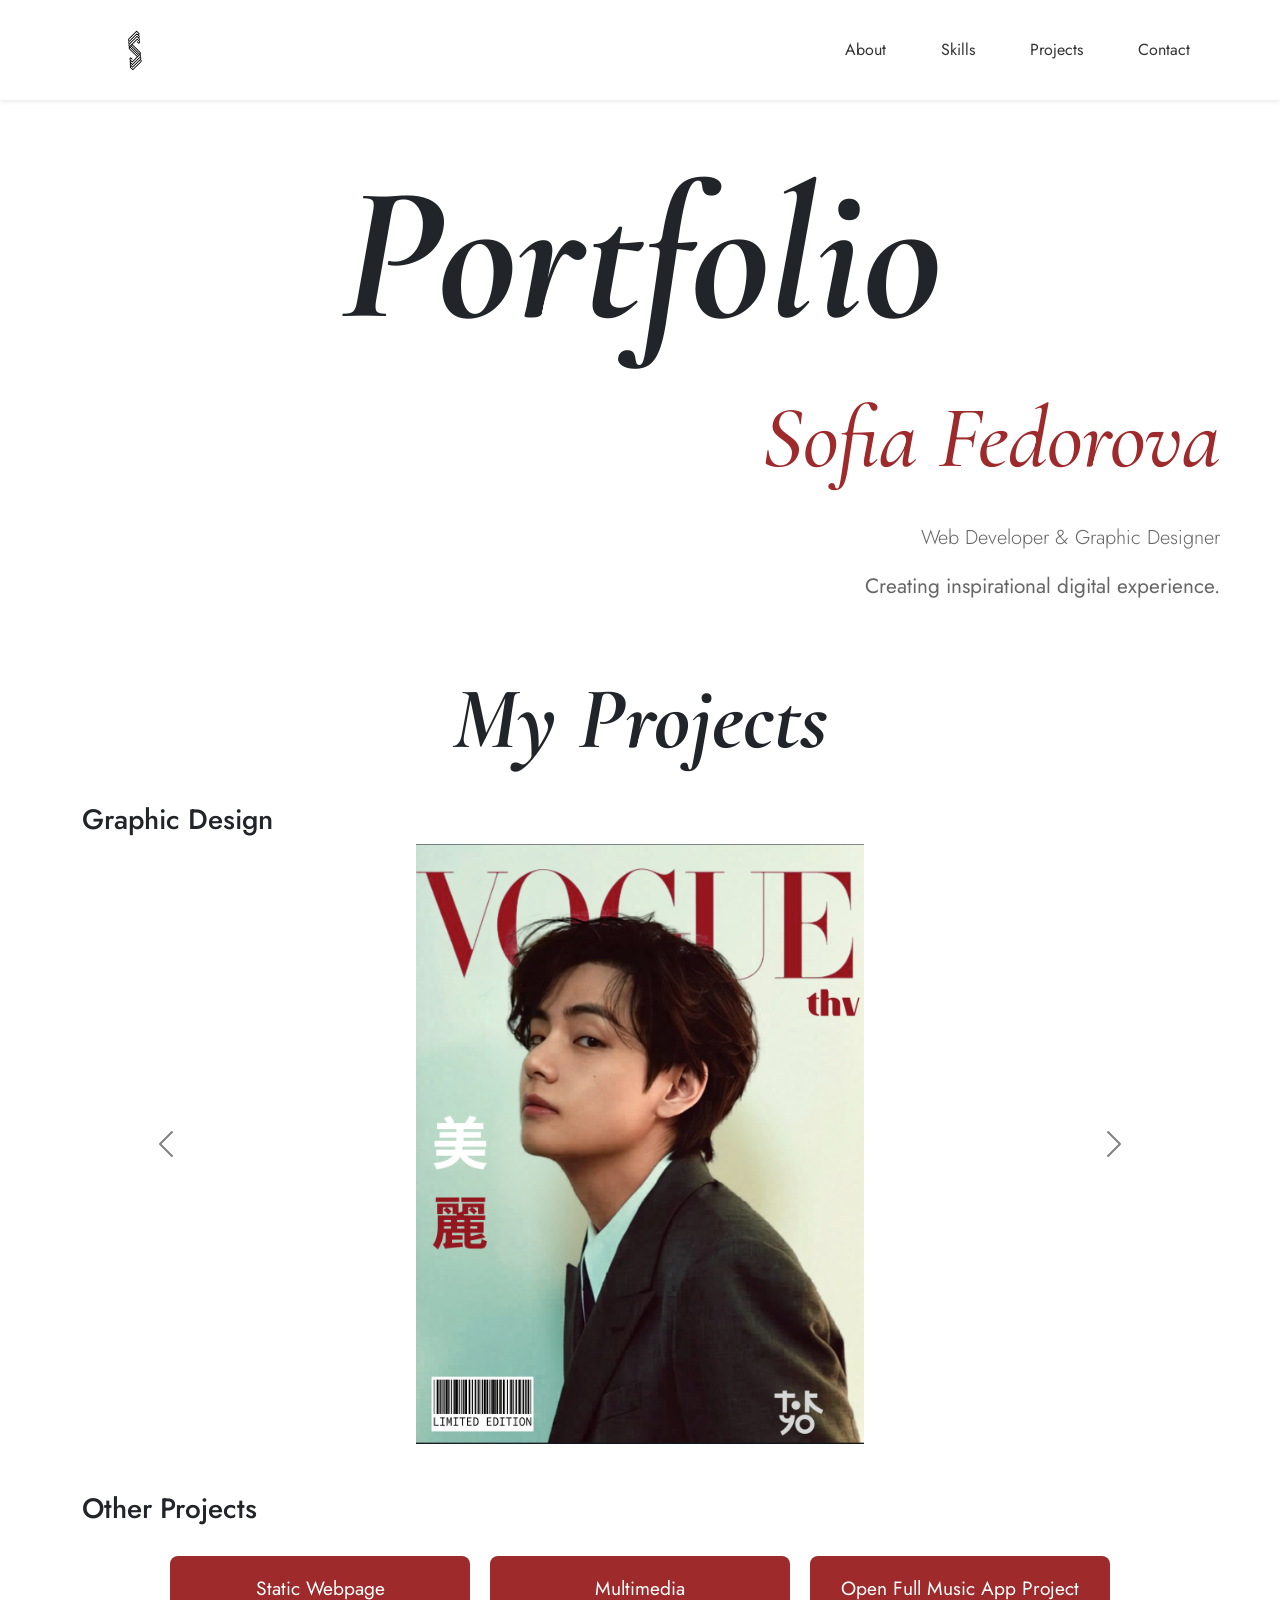
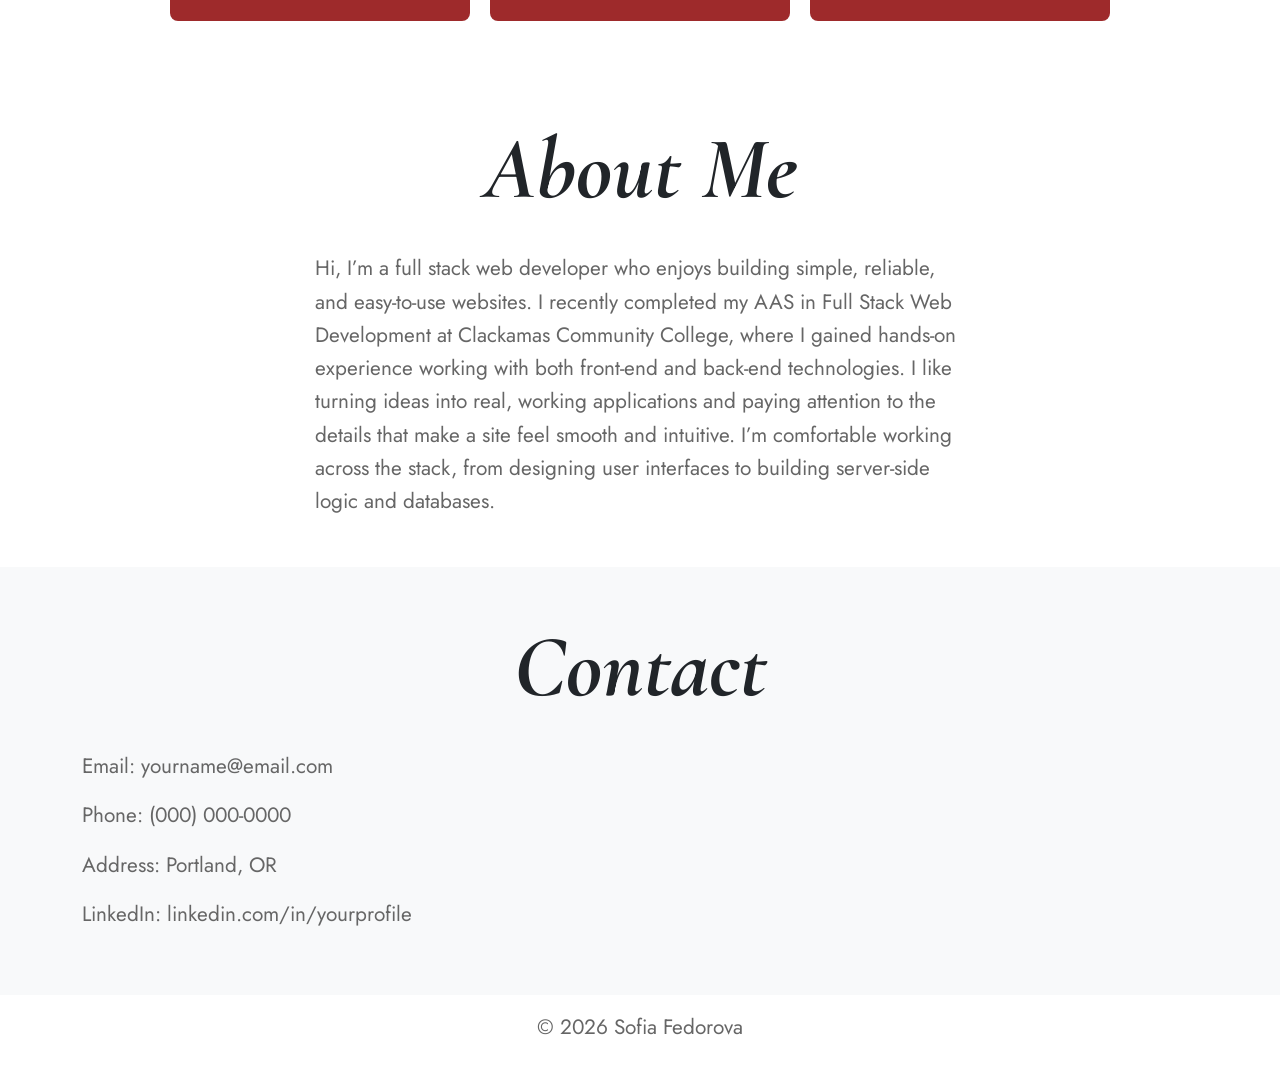
==== index.html @ fae2b92e "commit update" ====
<!DOCTYPE html>
<html lang="en">
<head>
  <meta charset="utf-8">
  <meta name="viewport" content="width=device-width, initial-scale=1">

  <link rel="preconnect" href="https://fonts.googleapis.com">
  <link rel="preconnect" href="https://fonts.gstatic.com" crossorigin>
  <link href="https://fonts.googleapis.com/css2?family=Cormorant+Garamond:wght@300;400;500;600;700&family=Jost:wght@100;200;300;400;500;600;700;800;900&display=swap" rel="stylesheet">

  <title>Sofia Portfolio</title>

  <link href="https://cdn.jsdelivr.net/npm/bootstrap@5.3.2/dist/css/bootstrap.min.css" rel="stylesheet">
  <link rel="stylesheet" href="styles.css">
</head>

<body>

  <!-- NAV -->
  <nav class="navbar navbar-expand-lg bg-white fixed-top shadow-sm">
    <div class="container">
      <a class="navbar-brand" href="#intro">
        <img src="img/logo.png" alt="Logo" class="logo">
      </a>

      <ul class="navbar-nav ms-auto d-flex flex-row gap-4">
        <li class="nav-item"><a class="nav-link" href="#about">About</a></li>
        <li class="nav-item"><a class="nav-link" href="#skills">Skills</a></li>
        <li class="nav-item"><a class="nav-link" href="#projects">Projects</a></li>
        <li class="nav-item"><a class="nav-link" href="#contact">Contact</a></li>
      </ul>
    </div>
  </nav>

  <!-- INTRO -->
  <section id="intro" class="text-center intro-section">
    <h1 class="fw-bold">Portfolio</h1>
    <h2 class="mt-3">Sofia Fedorova</h2>
    <p class="lead">Web Developer & Graphic Designer</p>
    <p>Creating inspirational digital experience.</p>
  </section>

  <!-- PROJECTS -->
  <section id="projects" class="container py-5">
    <h2 class="fw-bold">My Projects</h2>
    <h3>Graphic Design</h3>

    <!-- CAROUSEL -->
    <div id="designCarousel" class="carousel slide mb-5" data-bs-ride="carousel">
      <div class="carousel-inner">

        <!-- SLIDE 1 -->
        <div class="carousel-item active">
          <div class="carousel-lightbox-trigger"
               data-img="img/graphic1.png"
               data-title="Magazine Cover Design"
               data-desc="A modern magazine cover concept. Designed in Canva.">
            <img src="img/graphic1.png" class="d-block w-100" alt="Magazine Cover">
          </div>
        </div>

        <!-- SLIDE 2 -->
        <div class="carousel-item">
          <div class="carousel-lightbox-trigger"
               data-img="img/dutch.png"
               data-title="Poster Illustration"
               data-desc="A stylized poster for DutchBros created in Photoshop.">
            <img src="img/dutch.png" class="d-block w-100" alt="Poster Illustration">
          </div>
        </div>

        <!-- SLIDE 3 (Business Card Front + Back in Lightbox Only) -->
        <div class="carousel-item">
          <div class="carousel-lightbox-trigger"
               data-title="Business Card Design"
               data-desc="Front and back of a clean business card layout."
               data-img="img/biz1.png"
               data-img2="img/biz2.png">
            <img src="img/biz1.png" class="d-block w-100" alt="Business Card Front">
          </div>
        </div>

        <!-- SLIDE 4 -->
        <div class="carousel-item">
          <div class="carousel-lightbox-trigger"
               data-img="img/finalberryjuice.png"
               data-title="Berry Juice Label"
               data-desc="A vibrant juice label concept created in Photoshop.">
            <img src="img/finalberryjuice.png" class="d-block w-100" alt="Berry Juice Label">
          </div>
        </div>

        <!-- SLIDE 5 -->
        <div class="carousel-item">
          <div class="carousel-lightbox-trigger"
               data-img="img/fedorova_brushes.png"
               data-title="Brush Pack Poster"
               data-desc="A poster showcasing a custom brush pack. Designed in Illustrator.">
            <img src="img/fedorova_brushes.png" class="d-block w-100" alt="Brush Poster">
          </div>
        </div>

        <!-- SLIDE 6 (FIXED broken filename) -->
        <div class="carousel-item">
          <div class="carousel-lightbox-trigger"
               data-img="img/fedorova_phonemockup.png"
               data-title="Phone Mockup"
               data-desc="A clean phone mockup presentation created in Photoshop.">
            <img src="img/fedorova_phonemockup.png" class="d-block w-100" alt="Phone Mockup">
          </div>
        </div>

      </div>

      <button class="carousel-control-prev" type="button" data-bs-target="#designCarousel" data-bs-slide="prev">
        <span class="carousel-control-prev-icon"></span>
      </button>

      <button class="carousel-control-next" type="button" data-bs-target="#designCarousel" data-bs-slide="next">
        <span class="carousel-control-next-icon"></span>
      </button>
    </div>

    <!-- OTHER PROJECTS -->
    <h3 class="other-projects-title mt-5">Other Projects</h3>

    <div class="other-project-buttons">
      <a href="https://sofiafedorova2111.github.io/velvet_static/" class="project-btn" target="_blank">Static Webpage</a>
      <a href="projects/multimedia.html" class="project-btn">Multimedia</a>
      <a href="https://sofiafedorova2111.github.io/musicappfinal/" class="project-btn" target="_blank">Open Full Music App Project</a>
    </div>
  </section>

  <!-- LIGHTBOX -->
  <div id="lightbox" class="lightbox">
    <div class="lightbox-content">
      <div class="lightbox-images">
        <img id="lightbox-img">
        <img id="lightbox-img2">
      </div>
      <h2 id="lightbox-title"></h2>
      <p id="lightbox-desc"></p>
    </div>
  </div>

  <!-- ABOUT -->
  <section id="about" class="container py-5">
    <h2 class="fw-bold">About Me</h2>
    <p>
      Hi, I’m a full stack web developer who enjoys building simple, reliable, and easy-to-use websites. 
      I recently completed my AAS in Full Stack Web Development at Clackamas Community College, where I gained 
      hands-on experience working with both front-end and back-end technologies.
      I like turning ideas into real, working applications and paying attention to the details that make a site 
      feel smooth and intuitive. I’m comfortable working across the stack, from designing user interfaces to 
      building server-side logic and databases.
    </p>
  </section>

  <!-- CONTACT -->
  <section id="contact" class="bg-light py-5">
    <div class="container">
      <h2 class="fw-bold">Contact</h2>
      <p>Email: yourname@email.com</p>
      <p>Phone: (000) 000‑0000</p>
      <p>Address: Portland, OR</p>
      <p>LinkedIn: linkedin.com/in/yourprofile</p>
    </div>
  </section>

  <footer class="text-center py-3">
    <p>© 2026 Sofia Fedorova</p>
  </footer>

  <script src="https://cdn.jsdelivr.net/npm/bootstrap@5.3.2/dist/js/bootstrap.bundle.min.js"></script>
  <script src="index.js"></script>

</body>
</html>
---- styles.css ----
html {
  scroll-behavior: smooth;
}

body {
  font-family: "Jost", sans-serif;
  background: #fff;
  margin: 0;
}

:root {
  --dark: #1a1a1a;
  --light-text: #666;
  --lavender: #f4e8ff;
  --blue: #e3f6ff;
}

section {
  padding: 80px 0;
}

p {
  font-size: 1.3rem;
  line-height: 1.6;
  color: var(--light-text);
}

h2 {
  margin-bottom: 30px;
  font-family: "Cormorant Garamond", serif;
  font-style: italic;
  font-size: 5.5rem;
  text-align: center;
}

/* NAV */
.navbar {
  background: #fff !important;
  padding: 10px 0;
}

.nav-link {
  margin-left: 15px;
  color: #333 !important;
}

.nav-link:hover {
  color: var(--dark) !important;
}

.navbar-nav {
  margin-left: auto;
}

.logo {
  height: 70px;
  width: auto;
}

/* INTRO */
#intro {
  text-align: center;
  padding: 140px 60px 0 60px;
}

#intro h1 {
  font-family: "Cormorant Garamond", serif;
  font-size: 12rem;
  font-weight: 700;
  font-style: italic;
}

#intro h2 {
  text-align: right;
}

#intro p {
  text-align: right;
  color: var(--light-text);
}

.btn-dark {
  background: var(--dark);
  border: none;
  padding: 10px 24px;
  border-radius: 4px;
}

.btn-dark:hover {
  opacity: 0.9;
}

.mt-3 {
  color: #9e2a2b;
}

/* CAROUSEL */
#designCarousel img {
  border-radius: 12px;
  max-height: 600px;
  object-fit: contain;
}

.carousel-control-prev-icon,
.carousel-control-next-icon {
  filter: invert(1) brightness(0);
}

/* ABOUT */
#about p {
  max-width: 650px;
  margin: 0 auto;
}

/* SKILLS */
#skills {
  background: var(--lavender);
}

.skill-item {
  text-align: center;
  margin-bottom: 20px;
}

#skills img {
  height: 45px;
  margin: 10px 20px;
}

/* CONTACT */
#contact {
  background: var(--blue);
}

.contact-card-row {
  display: flex;
  justify-content: center;
  align-items: center;
  gap: 30px;
  margin-top: 30px;
}

.contact-card-img {
  width: 100%;
  max-width: 500px;
  border-radius: 12px;
}

@media (max-width: 900px) {
  .contact-card-row {
    flex-direction: column;
  }
}
  .other-project-buttons {
    display: flex;
    gap: 20px;
    margin-top: 30px;
    justify-content: center;
    flex-wrap: wrap;
  }
  
  .other-project-buttons .project-btn {
    flex: 1;
    max-width: 300px;
    padding: 18px 20px;
    font-size: 1.2rem;
    text-align: center;
    border-radius: 8px;
    background: #9e2a2b;
    color: #fff;
    text-decoration: none;
    transition: 0.25s;
  }
  
  .other-project-buttons .project-btn:hover {
    background: #7d1f22;
    transform: translateY(-2px);
  }
  




.project-btn {
  padding: 10px 22px;
  background: #9e2a2b;
  color: #fff;
  border-radius: 6px;
  font-size: 1.2rem;
  text-decoration: none;
  transition: 0.25s;
  position: relative;
  z-index: 10;
}

.project-btn:hover {
  background: #7d1f22;
  transform: translateY(-2px);
}

/* FOOTER */
footer {
  text-align: center;
  padding: 20px 0;
  color: var(--light-text);
}


/* graphic design html files style*/

/* Project Page Layout */
.lightbox {
  position: fixed;
  inset: 0;
  background: rgba(0,0,0,0.85);
  display: none;
  justify-content: center;
  align-items: center;
  z-index: 9999;
  padding: 20px;
}

.lightbox-content {
  background: #fff;
  padding: 25px;
  border-radius: 12px;
  max-width: 600px;
  width: 90%;
  text-align: center;
  animation: zoomIn .3s ease;
}

.lightbox-content img {
  width: 100%;
  border-radius: 10px;
  margin-bottom: 20px;
}
.lightbox-images {
  display: flex;
  gap: 20px;
  justify-content: center;
  flex-wrap: wrap;
}

.lightbox-images img {
  width: 45%;
  max-width: 300px;
  border-radius: 10px;
}

.carousel-lightbox-trigger {
  cursor: pointer;
}
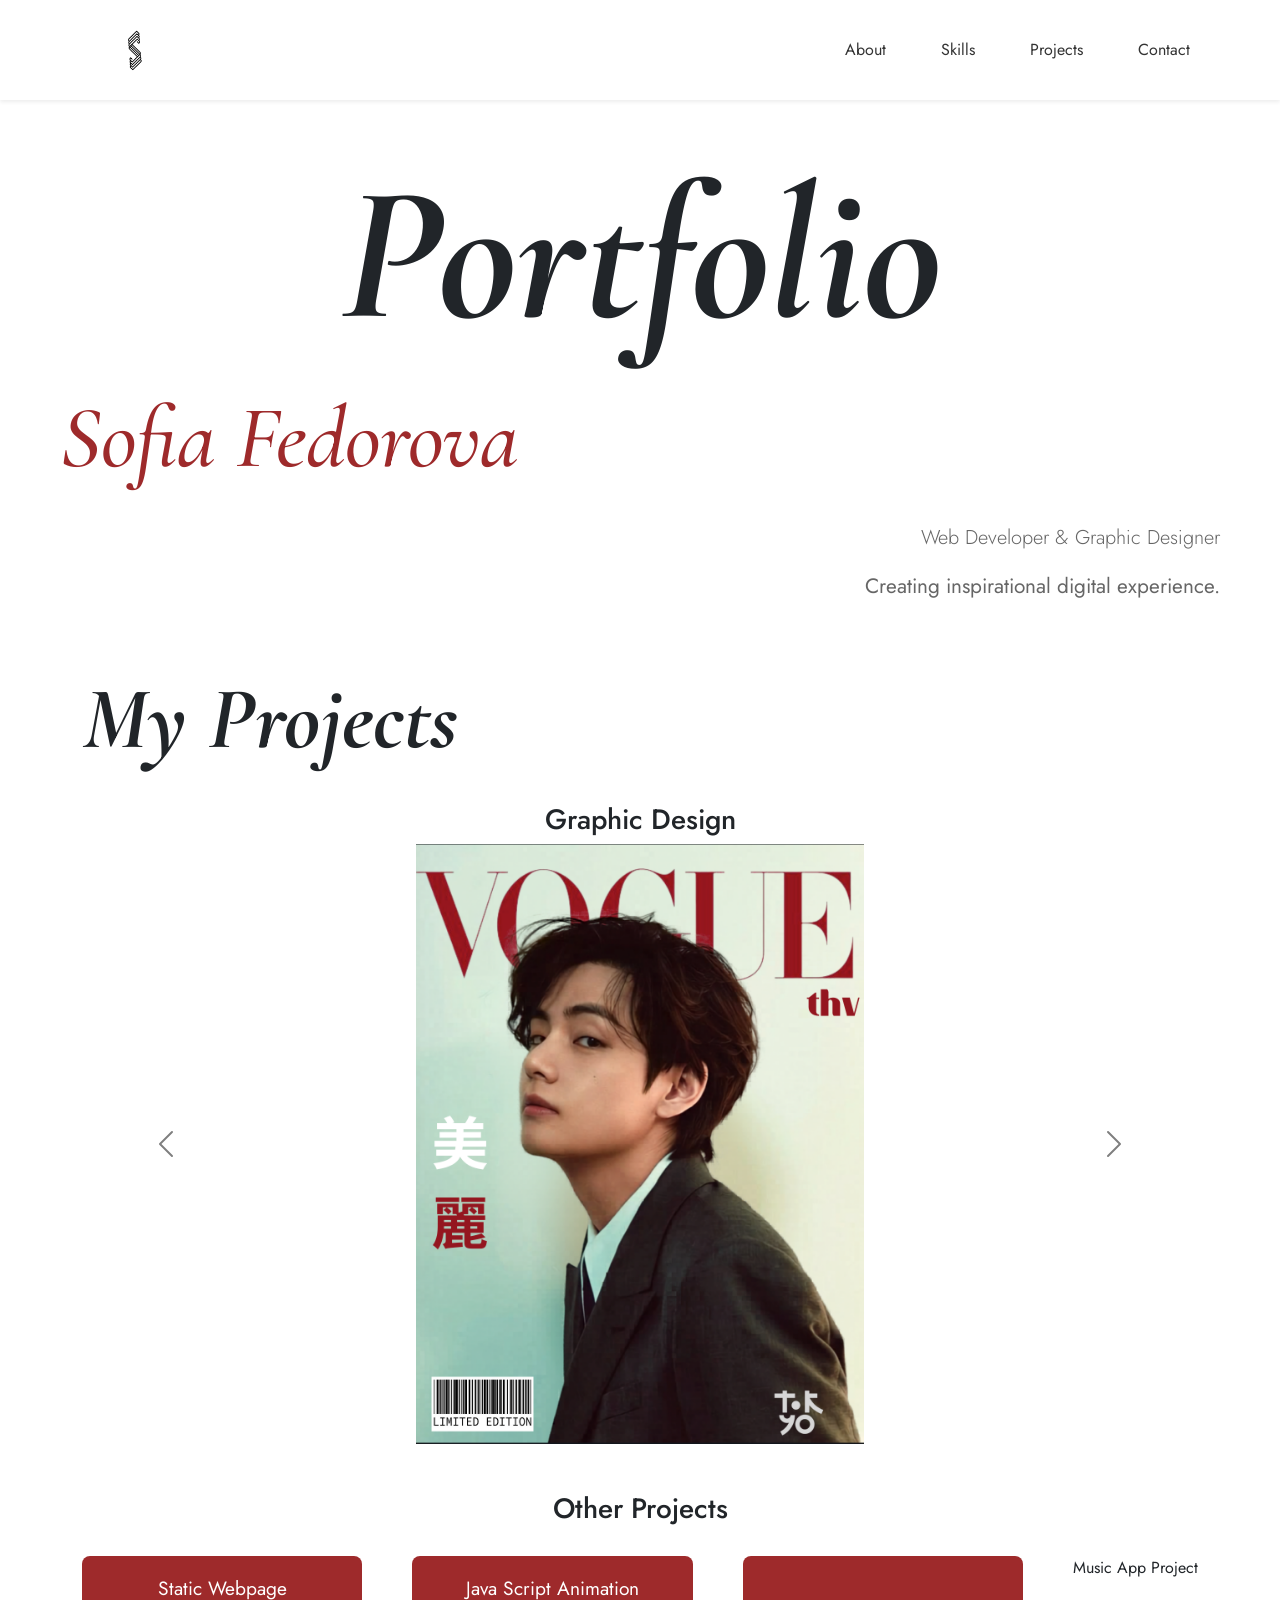
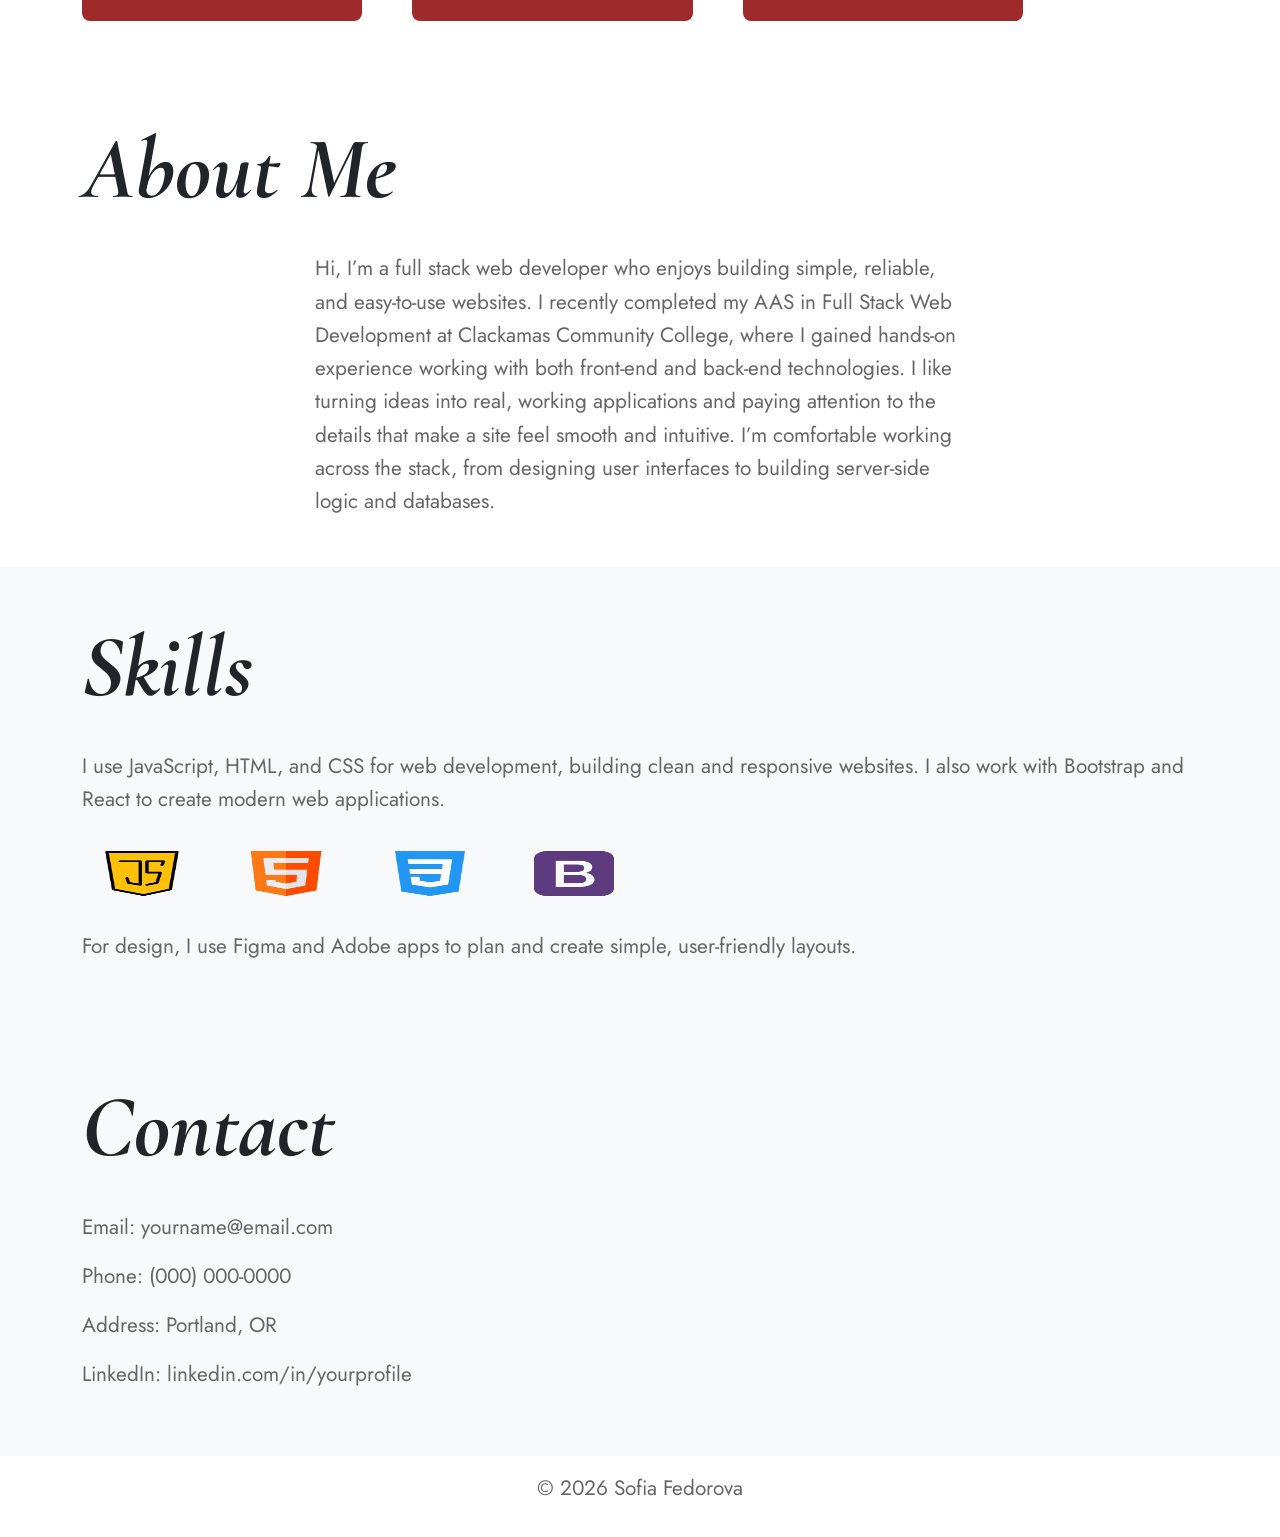
==== commit 48013afc: "." ====
--- a/index.html
+++ b/index.html
@@ -126,8 +126,8 @@
 
     <div class="other-project-buttons">
       <a href="https://sofiafedorova2111.github.io/velvet_static/" class="project-btn" target="_blank">Static Webpage</a>
-      <a href="projects/multimedia.html" class="project-btn">Multimedia</a>
-      <a href="https://sofiafedorova2111.github.io/musicappfinal/" class="project-btn" target="_blank">Open Full Music App Project</a>
+      <a href="projects/multimedia.html" class="project-btn">Java Script Animation</a>
+      <a href="https://sofiafedorova2111.github.io/musicappfinal/" class="project-btn" target="_blank"></a> Music App Project</a>
     </div>
   </section>
 
@@ -155,7 +155,22 @@
       building server-side logic and databases.
     </p>
   </section>
+<!-- Skills -->
+<section id="skills" class="bg-light py-5">
+  <div class="container">
+    <h2 class="fw-bold">Skills</h2>
+    <p>I use JavaScript, HTML, and CSS for web development, building clean and responsive websites. I also work with Bootstrap and React to create modern web applications.</p>
 
+    <div class="d-flex flex-wrap gap-4 align-items-center my-4">
+      <img src="img/java-script.png" alt="JavaScript Logo" class="img-fluid" style="width:80px;">
+      <img src="img/html.png" alt="HTML Logo" class="img-fluid" style="width:80px;">
+      <img src="img/css-3.png" alt="CSS Logo" class="img-fluid" style="width:80px;">
+      <img src="img/bootstrap.png" alt="Bootstrap Logo" class="img-fluid" style="width:80px;">
+    </div>
+
+    <p>For design, I use Figma and Adobe apps to plan and create simple, user-friendly layouts.</p>
+  </div>
+</section>
   <!-- CONTACT -->
   <section id="contact" class="bg-light py-5">
     <div class="container">
--- a/styles.css
+++ b/styles.css
@@ -30,7 +30,7 @@
   font-family: "Cormorant Garamond", serif;
   font-style: italic;
   font-size: 5.5rem;
-  text-align: center;
+  text-align: left !important;
 }
 
 /* NAV */
@@ -55,6 +55,10 @@
 .logo {
   height: 70px;
   width: auto;
+}
+
+h3{
+  text-align:center !important;
 }
 
 /* INTRO */
@@ -153,7 +157,7 @@
 }
   .other-project-buttons {
     display: flex;
-    gap: 20px;
+    gap: 50px;
     margin-top: 30px;
     justify-content: center;
     flex-wrap: wrap;
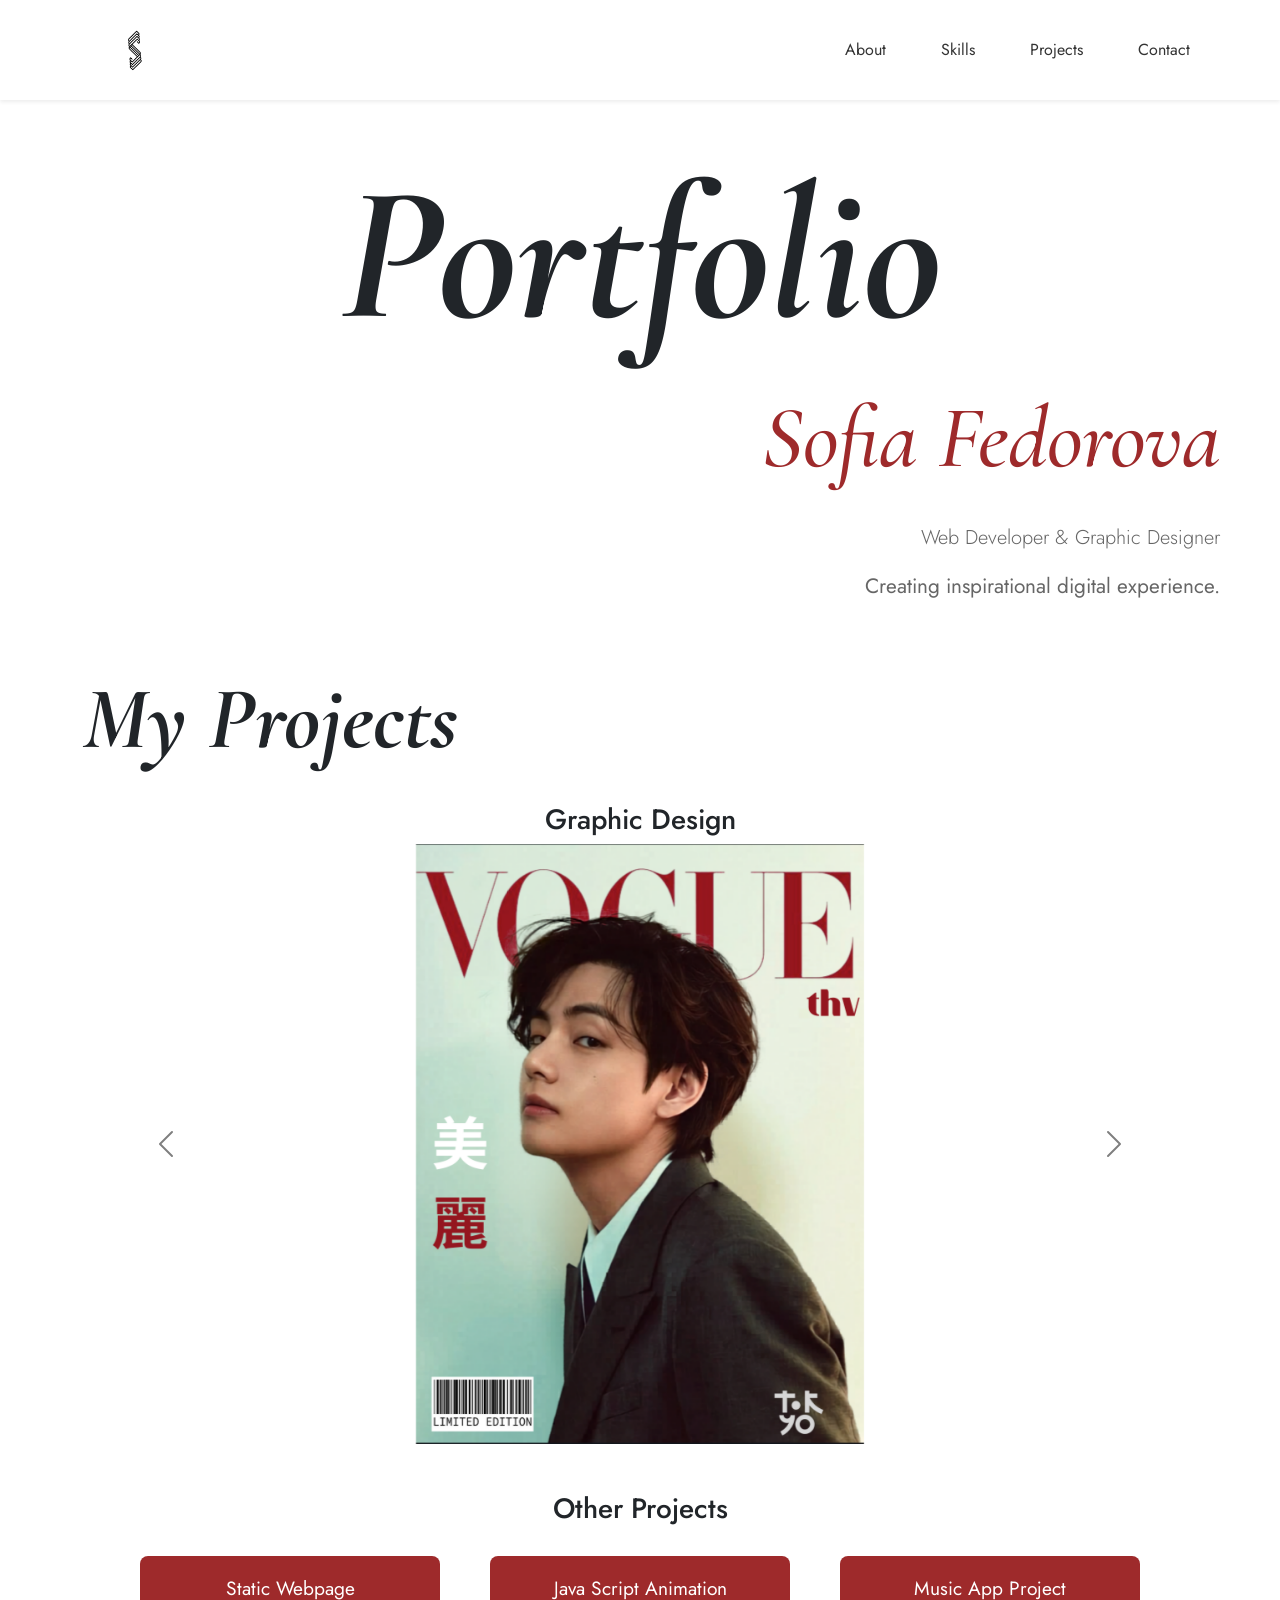
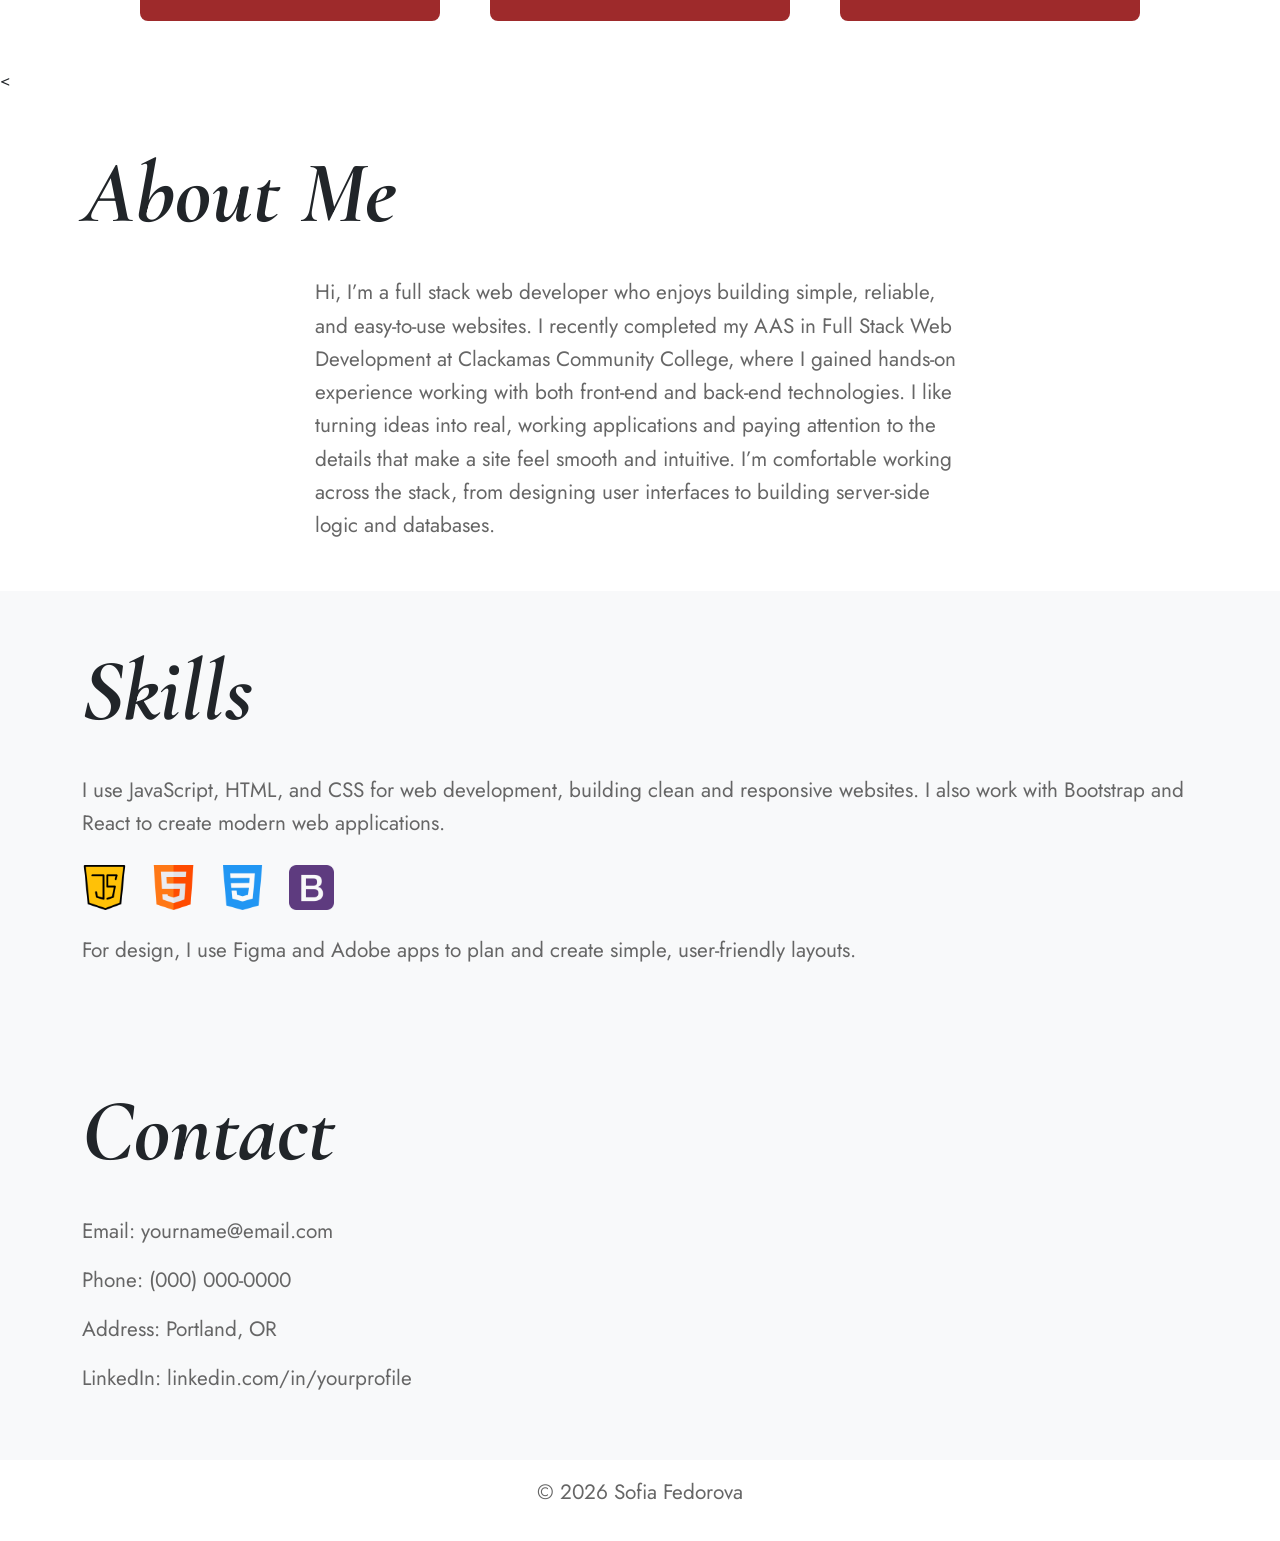
==== commit e2fa977b: "changes css" ====
--- a/index.html
+++ b/index.html
@@ -16,7 +16,7 @@
 
 <body>
 
-  <!-- NAV -->
+  <!-- nav -->
   <nav class="navbar navbar-expand-lg bg-white fixed-top shadow-sm">
     <div class="container">
       <a class="navbar-brand" href="#intro">
@@ -32,7 +32,7 @@
     </div>
   </nav>
 
-  <!-- INTRO -->
+  <!-- intro -->
   <section id="intro" class="text-center intro-section">
     <h1 class="fw-bold">Portfolio</h1>
     <h2 class="mt-3">Sofia Fedorova</h2>
@@ -40,16 +40,16 @@
     <p>Creating inspirational digital experience.</p>
   </section>
 
-  <!-- PROJECTS -->
+  <!-- projects -->
   <section id="projects" class="container py-5">
     <h2 class="fw-bold">My Projects</h2>
     <h3>Graphic Design</h3>
 
-    <!-- CAROUSEL -->
+   
     <div id="designCarousel" class="carousel slide mb-5" data-bs-ride="carousel">
       <div class="carousel-inner">
 
-        <!-- SLIDE 1 -->
+      
         <div class="carousel-item active">
           <div class="carousel-lightbox-trigger"
                data-img="img/graphic1.png"
@@ -59,7 +59,7 @@
           </div>
         </div>
 
-        <!-- SLIDE 2 -->
+
         <div class="carousel-item">
           <div class="carousel-lightbox-trigger"
                data-img="img/dutch.png"
@@ -69,7 +69,6 @@
           </div>
         </div>
 
-        <!-- SLIDE 3 (Business Card Front + Back in Lightbox Only) -->
         <div class="carousel-item">
           <div class="carousel-lightbox-trigger"
                data-title="Business Card Design"
@@ -80,7 +79,7 @@
           </div>
         </div>
 
-        <!-- SLIDE 4 -->
+     
         <div class="carousel-item">
           <div class="carousel-lightbox-trigger"
                data-img="img/finalberryjuice.png"
@@ -90,7 +89,7 @@
           </div>
         </div>
 
-        <!-- SLIDE 5 -->
+        
         <div class="carousel-item">
           <div class="carousel-lightbox-trigger"
                data-img="img/fedorova_brushes.png"
@@ -100,7 +99,6 @@
           </div>
         </div>
 
-        <!-- SLIDE 6 (FIXED broken filename) -->
         <div class="carousel-item">
           <div class="carousel-lightbox-trigger"
                data-img="img/fedorova_phonemockup.png"
@@ -121,17 +119,17 @@
       </button>
     </div>
 
-    <!-- OTHER PROJECTS -->
+    <!-- other projects -->
     <h3 class="other-projects-title mt-5">Other Projects</h3>
 
     <div class="other-project-buttons">
       <a href="https://sofiafedorova2111.github.io/velvet_static/" class="project-btn" target="_blank">Static Webpage</a>
       <a href="projects/multimedia.html" class="project-btn">Java Script Animation</a>
-      <a href="https://sofiafedorova2111.github.io/musicappfinal/" class="project-btn" target="_blank"></a> Music App Project</a>
+      <a href="https://sofiafedorova2111.github.io/musicappfinal/" class="project-btn" target="_blank"> Music App Project</a>
     </div>
   </section>
 
-  <!-- LIGHTBOX -->
+  <
   <div id="lightbox" class="lightbox">
     <div class="lightbox-content">
       <div class="lightbox-images">
@@ -143,7 +141,7 @@
     </div>
   </div>
 
-  <!-- ABOUT -->
+  <!-- about -->
   <section id="about" class="container py-5">
     <h2 class="fw-bold">About Me</h2>
     <p>
--- a/styles.css
+++ b/styles.css
@@ -33,7 +33,10 @@
   text-align: left !important;
 }
 
-/* NAV */
+h3 {
+  text-align: center !important;
+}
+
 .navbar {
   background: #fff !important;
   padding: 10px 0;
@@ -57,11 +60,6 @@
   width: auto;
 }
 
-h3{
-  text-align:center !important;
-}
-
-/* INTRO */
 #intro {
   text-align: center;
   padding: 140px 60px 0 60px;
@@ -75,7 +73,7 @@
 }
 
 #intro h2 {
-  text-align: right;
+  text-align: right !important;
 }
 
 #intro p {
@@ -98,25 +96,28 @@
   color: #9e2a2b;
 }
 
-/* CAROUSEL */
-#designCarousel img {
-  border-radius: 12px;
+#designCarousel .carousel-item img {
+  width: auto;
+  max-width: 100%;
+  height: auto;
   max-height: 600px;
   object-fit: contain;
-}
+  margin: 0 auto;
+  display: block;
+}
+
+
 
 .carousel-control-prev-icon,
 .carousel-control-next-icon {
   filter: invert(1) brightness(0);
 }
 
-/* ABOUT */
 #about p {
   max-width: 650px;
   margin: 0 auto;
 }
 
-/* SKILLS */
 #skills {
   background: var(--lavender);
 }
@@ -127,11 +128,12 @@
 }
 
 #skills img {
-  height: 45px;
-  margin: 10px 20px;
-}
-
-/* CONTACT */
+  height: 45px !important;
+  width: auto !important;
+  object-fit: contain !important;
+}
+
+
 #contact {
   background: var(--blue);
 }
@@ -155,64 +157,40 @@
     flex-direction: column;
   }
 }
-  .other-project-buttons {
-    display: flex;
-    gap: 50px;
-    margin-top: 30px;
-    justify-content: center;
-    flex-wrap: wrap;
-  }
-  
-  .other-project-buttons .project-btn {
-    flex: 1;
-    max-width: 300px;
-    padding: 18px 20px;
-    font-size: 1.2rem;
-    text-align: center;
-    border-radius: 8px;
-    background: #9e2a2b;
-    color: #fff;
-    text-decoration: none;
-    transition: 0.25s;
-  }
-  
-  .other-project-buttons .project-btn:hover {
-    background: #7d1f22;
-    transform: translateY(-2px);
-  }
-  
-
-
-
-
-.project-btn {
-  padding: 10px 22px;
+
+.other-project-buttons {
+  display: flex;
+  justify-content: center;
+  gap: 50px;
+  margin-top: 30px;
+  flex-wrap: wrap;
+}
+
+.other-project-buttons .project-btn {
+  flex: 1;
+  min-width: 250px;
+  max-width: 300px;
+  padding: 18px 20px;
+  font-size: 1.2rem;
+  text-align: center;
+  border-radius: 8px;
   background: #9e2a2b;
   color: #fff;
-  border-radius: 6px;
-  font-size: 1.2rem;
   text-decoration: none;
   transition: 0.25s;
-  position: relative;
-  z-index: 10;
-}
-
-.project-btn:hover {
+}
+
+.other-project-buttons .project-btn:hover {
   background: #7d1f22;
   transform: translateY(-2px);
 }
 
-/* FOOTER */
 footer {
   text-align: center;
   padding: 20px 0;
   color: var(--light-text);
 }
 
-
-/* graphic design html files style*/
-
-/* Project Page Layout */
 .lightbox {
   position: fixed;
   inset: 0;
@@ -234,11 +212,6 @@
   animation: zoomIn .3s ease;
 }
 
-.lightbox-content img {
-  width: 100%;
-  border-radius: 10px;
-  margin-bottom: 20px;
-}
 .lightbox-images {
   display: flex;
   gap: 20px;
@@ -255,3 +228,10 @@
 .carousel-lightbox-trigger {
   cursor: pointer;
 }
+
+.other-project-buttons .project-btn {
+  display: flex !important;
+  justify-content: center;
+  align-items: center;
+  flex: 1 1 250px !important;
+}
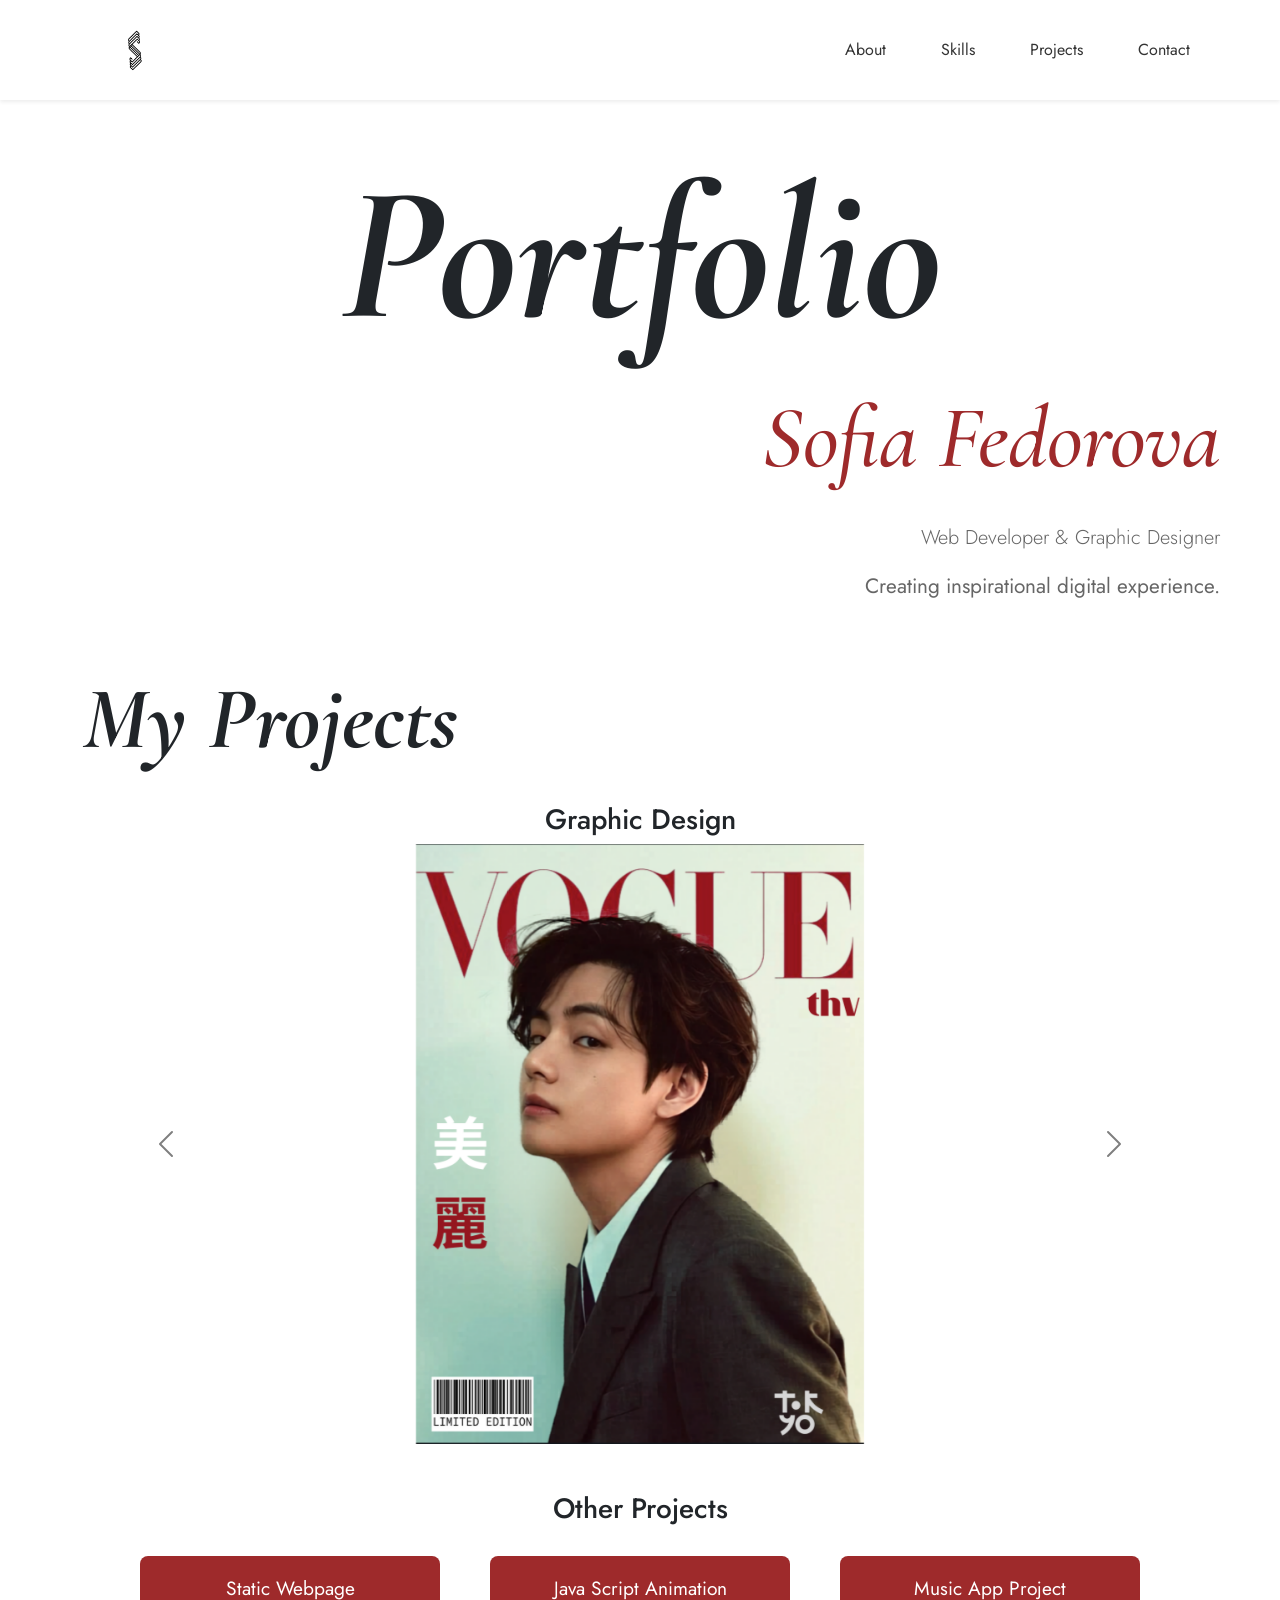
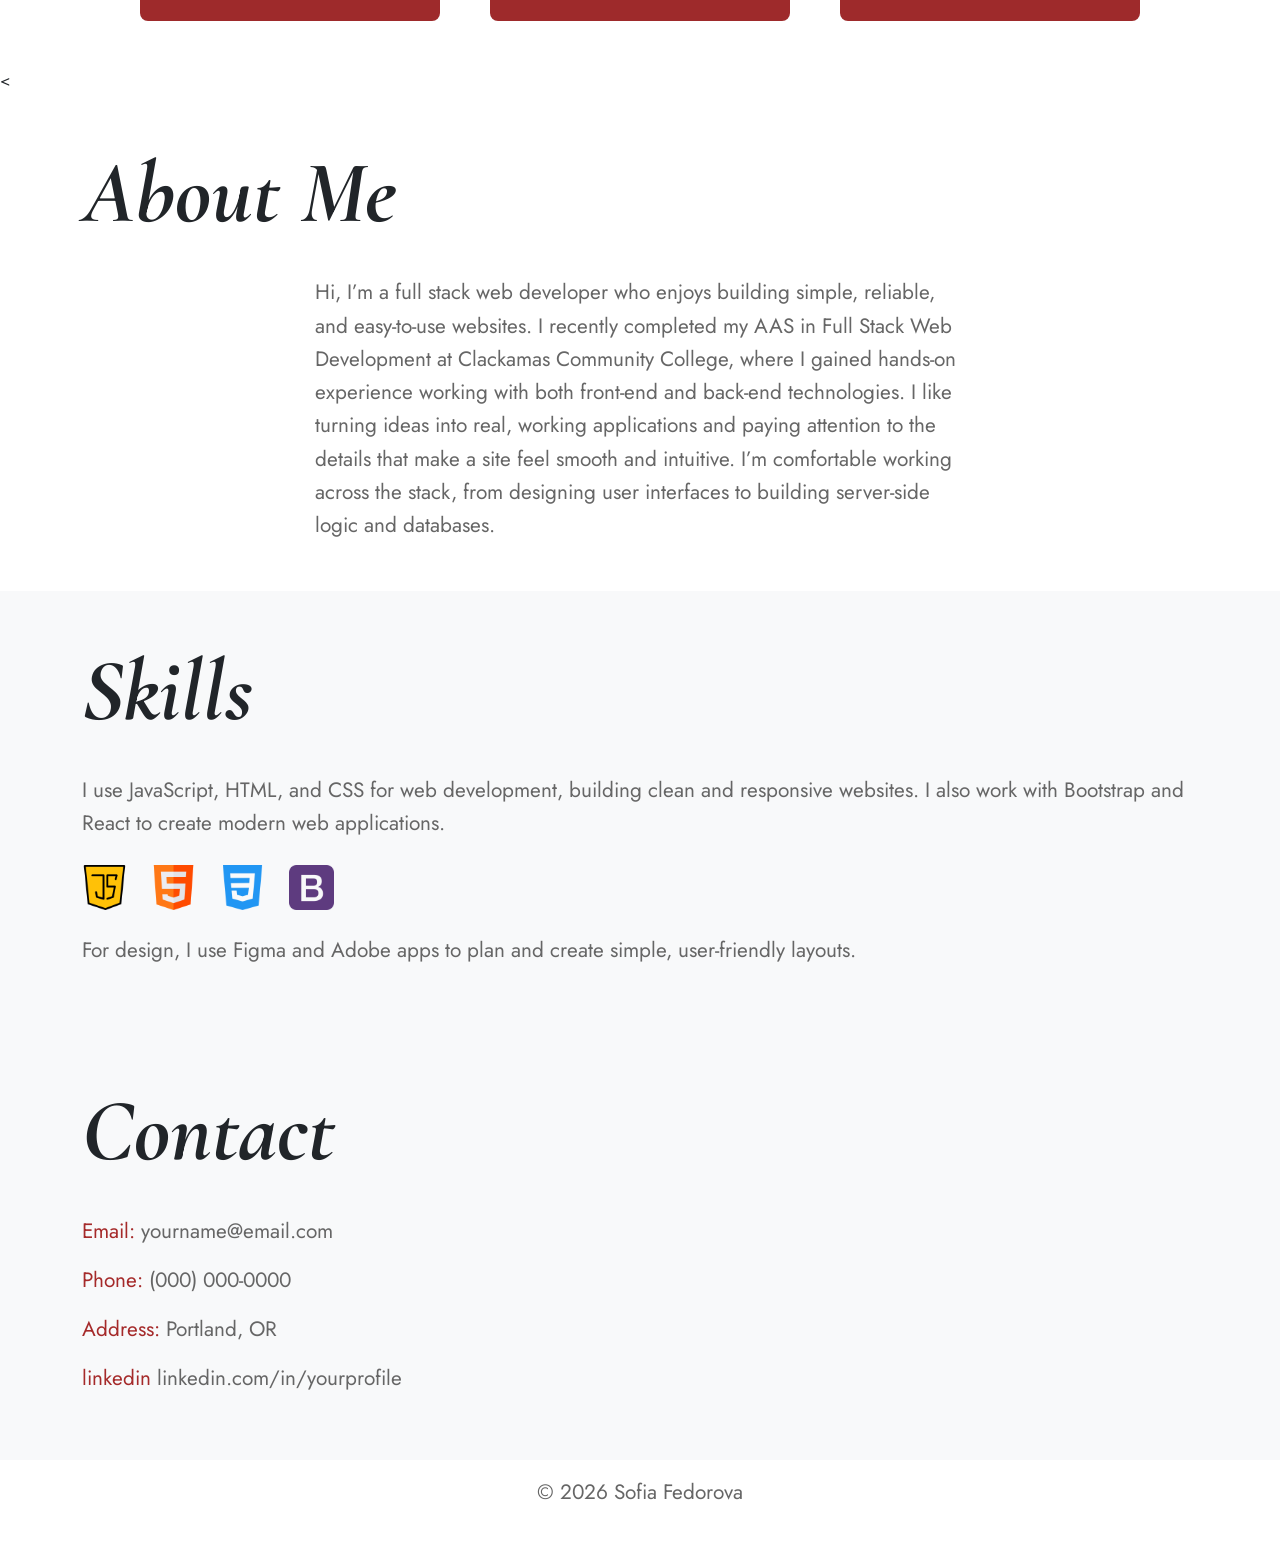
==== commit c1f2c185: "final commit" ====
--- a/index.html
+++ b/index.html
@@ -173,10 +173,10 @@
   <section id="contact" class="bg-light py-5">
     <div class="container">
       <h2 class="fw-bold">Contact</h2>
-      <p>Email: yourname@email.com</p>
-      <p>Phone: (000) 000‑0000</p>
-      <p>Address: Portland, OR</p>
-      <p>LinkedIn: linkedin.com/in/yourprofile</p>
+      <p><span style="color: brown;">Email:</span> yourname@email.com</p>
+      <p><span style="color:brown;">Phone:</span> (000) 000‑0000</p>
+      <p><span style="color:brown;">Address:</span> Portland, OR</p>
+      <p><span style="color:brown;">linkedin</span> linkedin.com/in/yourprofile</p>
     </div>
   </section>
 
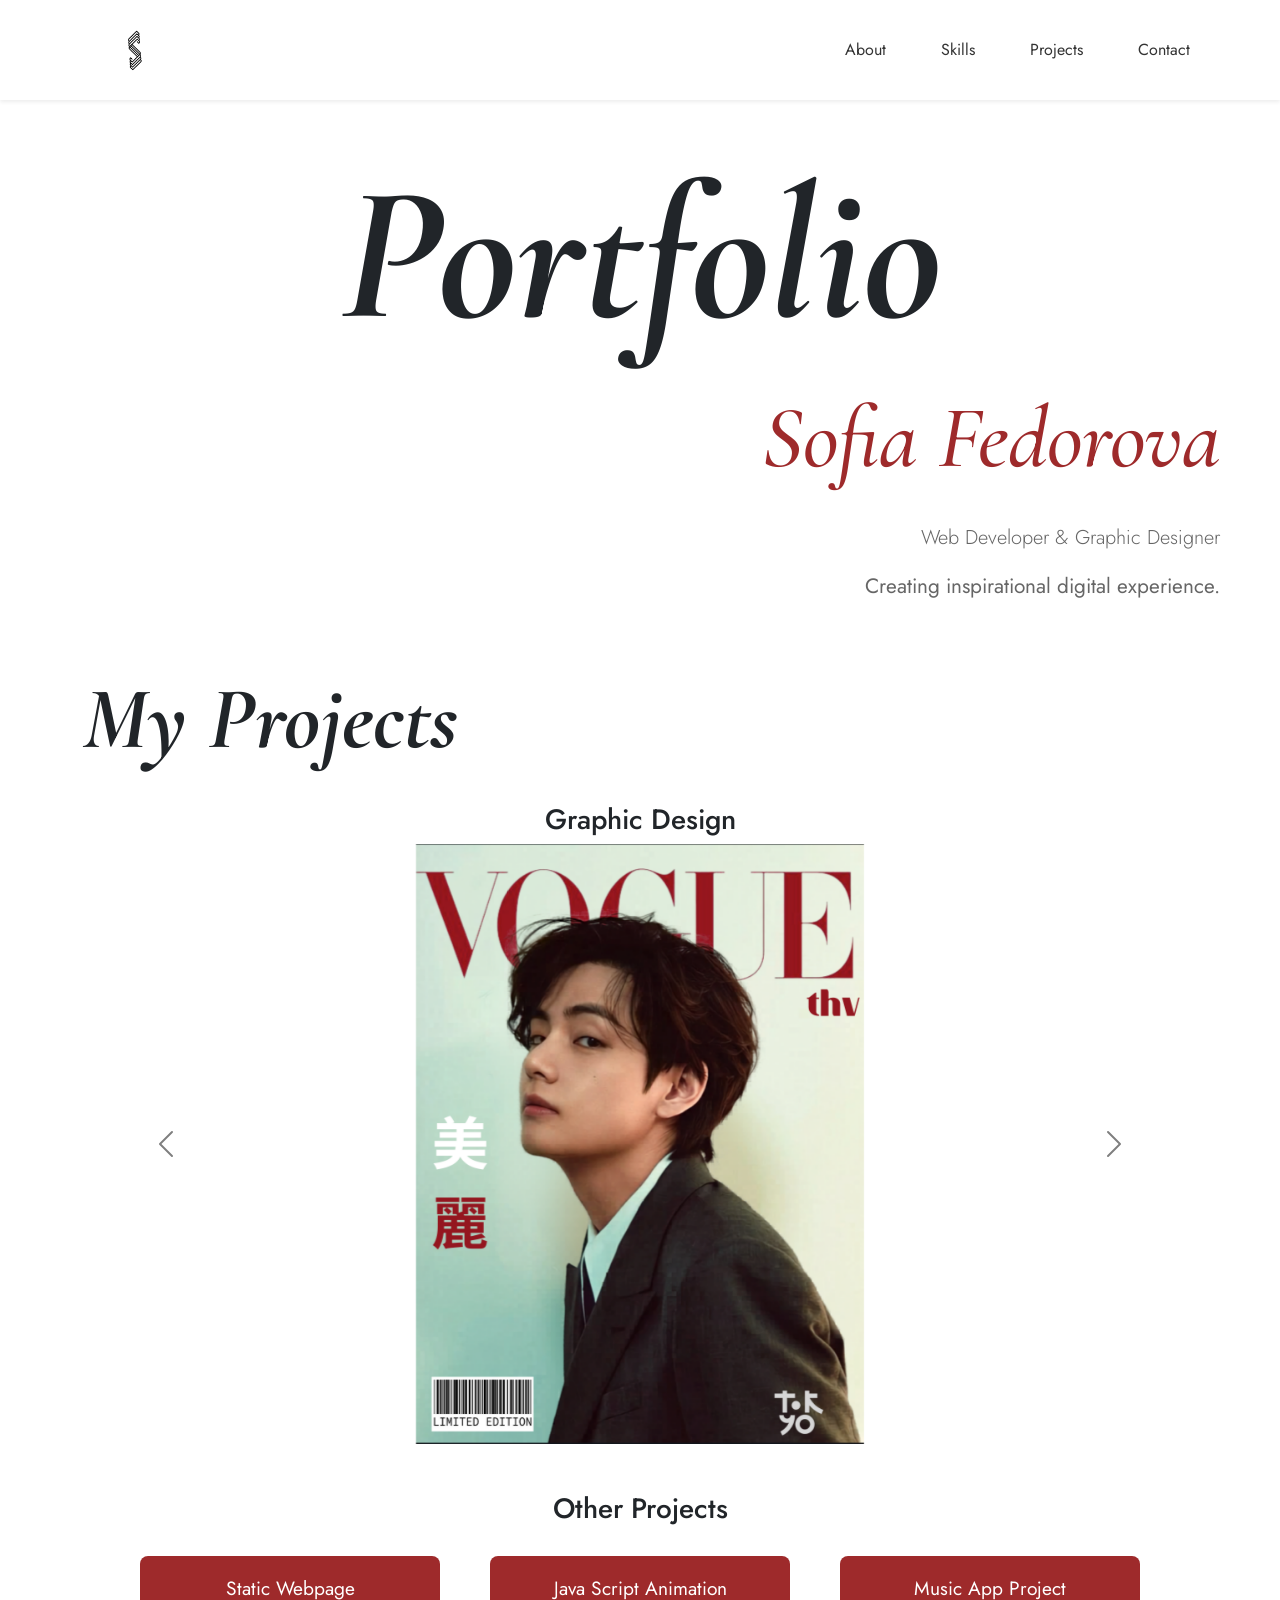
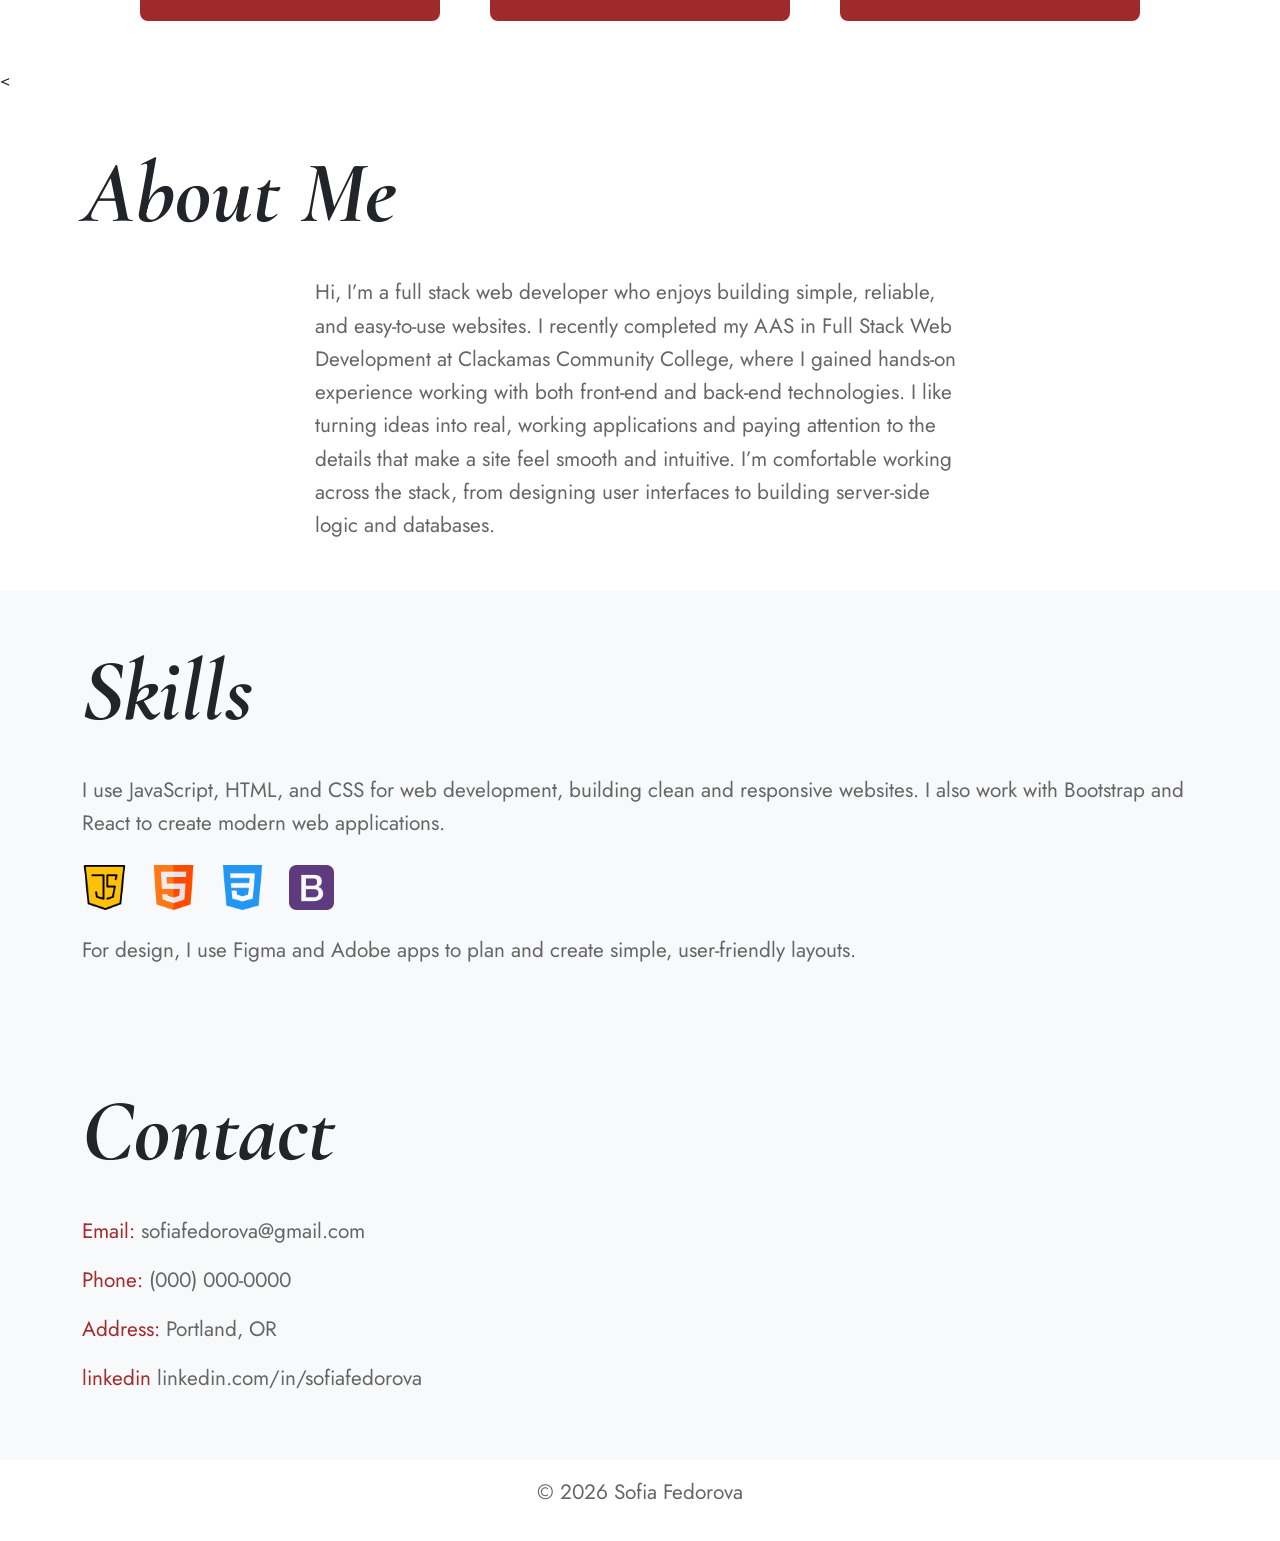
==== commit 06a45984: "commit" ====
--- a/index.html
+++ b/index.html
@@ -173,10 +173,10 @@
   <section id="contact" class="bg-light py-5">
     <div class="container">
       <h2 class="fw-bold">Contact</h2>
-      <p><span style="color: brown;">Email:</span> yourname@email.com</p>
+      <p><span style="color: brown;">Email:</span> sofiafedorova@gmail.com</p>
       <p><span style="color:brown;">Phone:</span> (000) 000‑0000</p>
       <p><span style="color:brown;">Address:</span> Portland, OR</p>
-      <p><span style="color:brown;">linkedin</span> linkedin.com/in/yourprofile</p>
+      <p><span style="color:brown;">linkedin</span> linkedin.com/in/sofiafedorova</p>
     </div>
   </section>
 
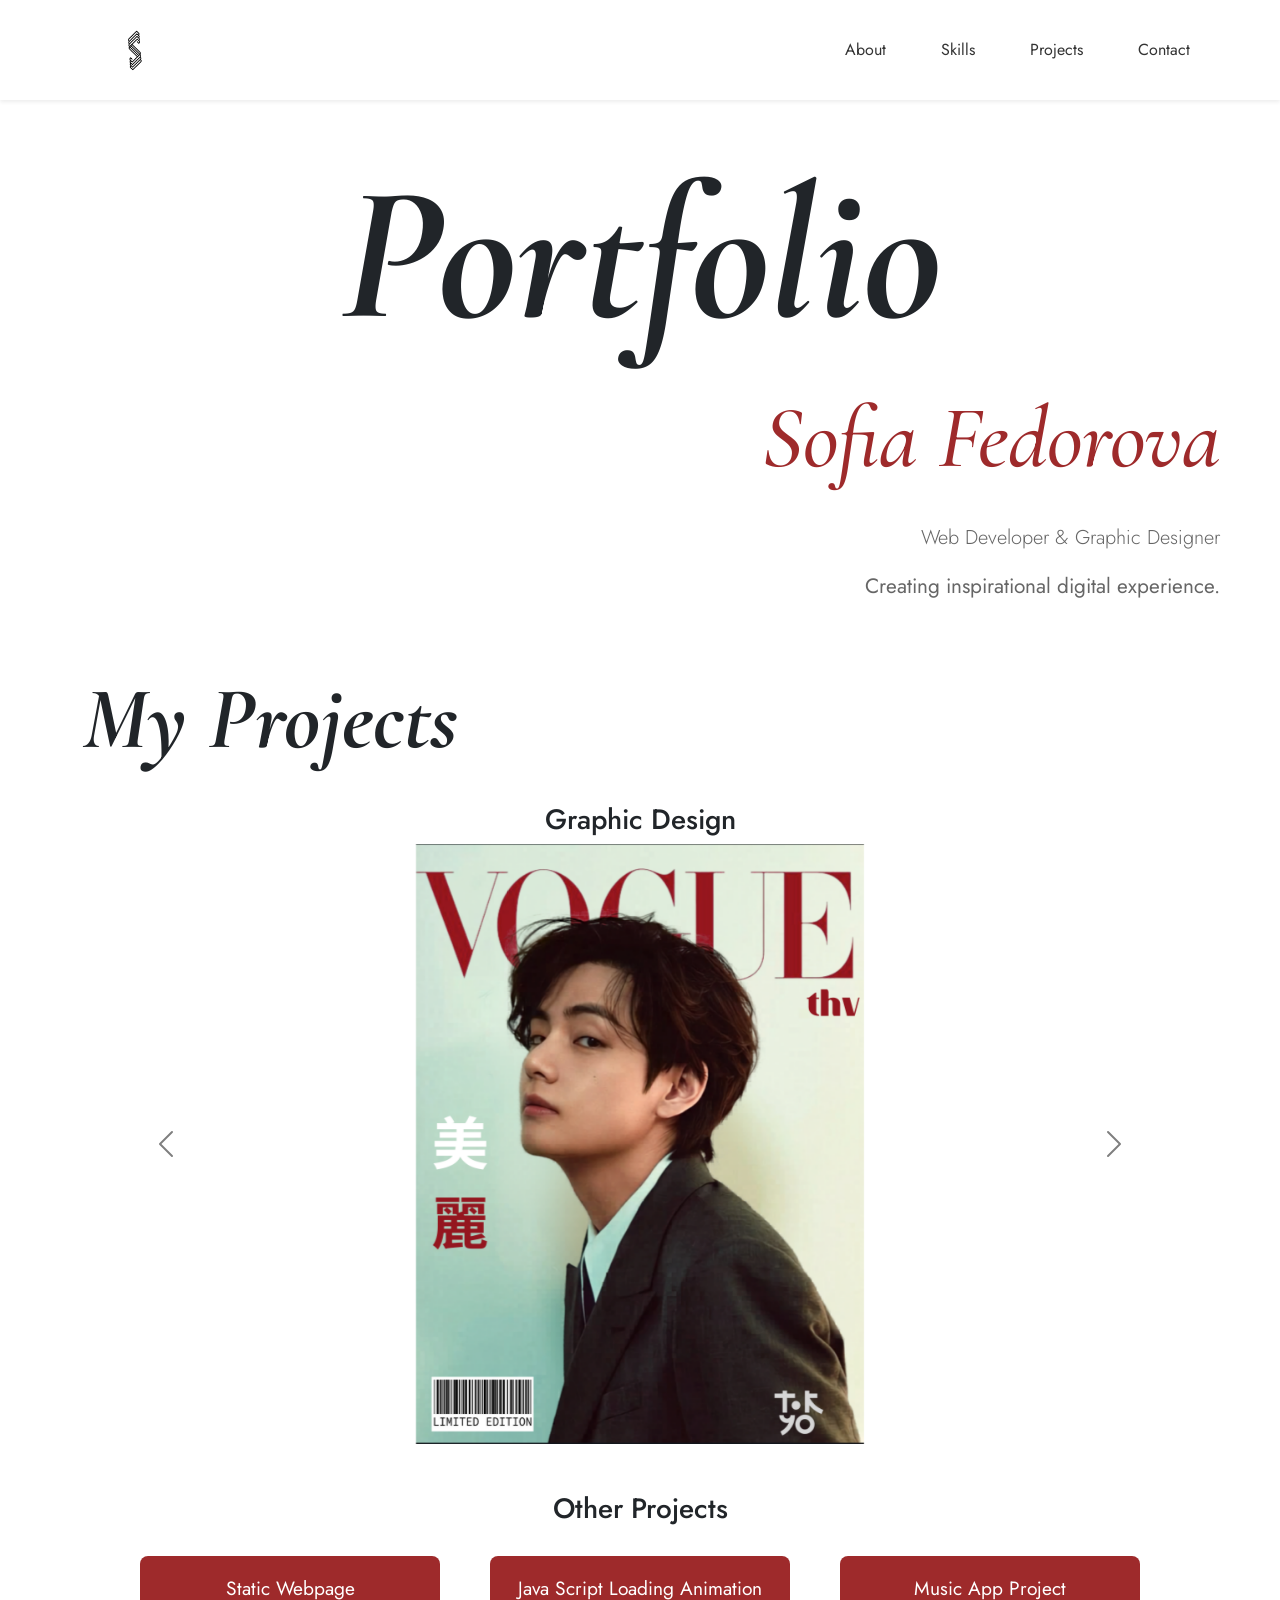
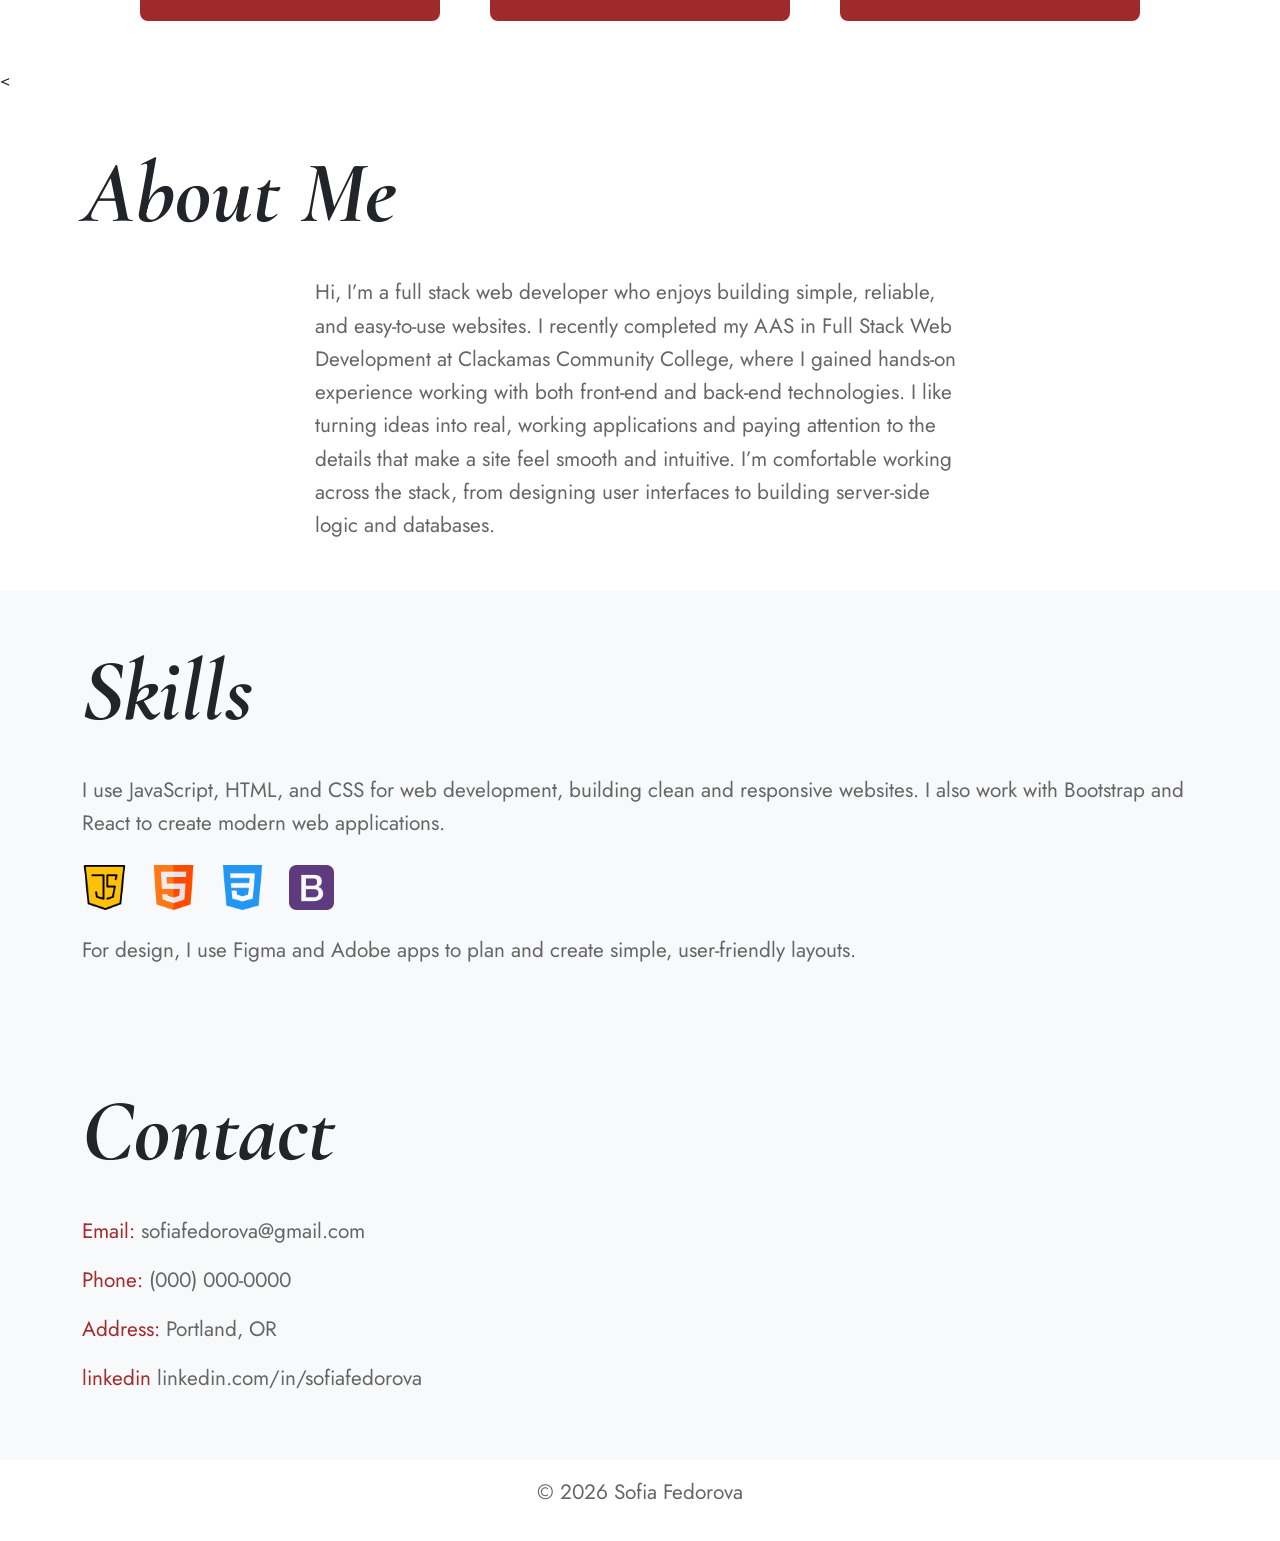
==== commit 347a15fa: "js animation add" ====
--- a/index.html
+++ b/index.html
@@ -124,7 +124,7 @@
 
     <div class="other-project-buttons">
       <a href="https://sofiafedorova2111.github.io/velvet_static/" class="project-btn" target="_blank">Static Webpage</a>
-      <a href="projects/multimedia.html" class="project-btn">Java Script Animation</a>
+      <a href="projects/index2.html" class="project-btn">Java Script Loading Animation</a>
       <a href="https://sofiafedorova2111.github.io/musicappfinal/" class="project-btn" target="_blank"> Music App Project</a>
     </div>
   </section>
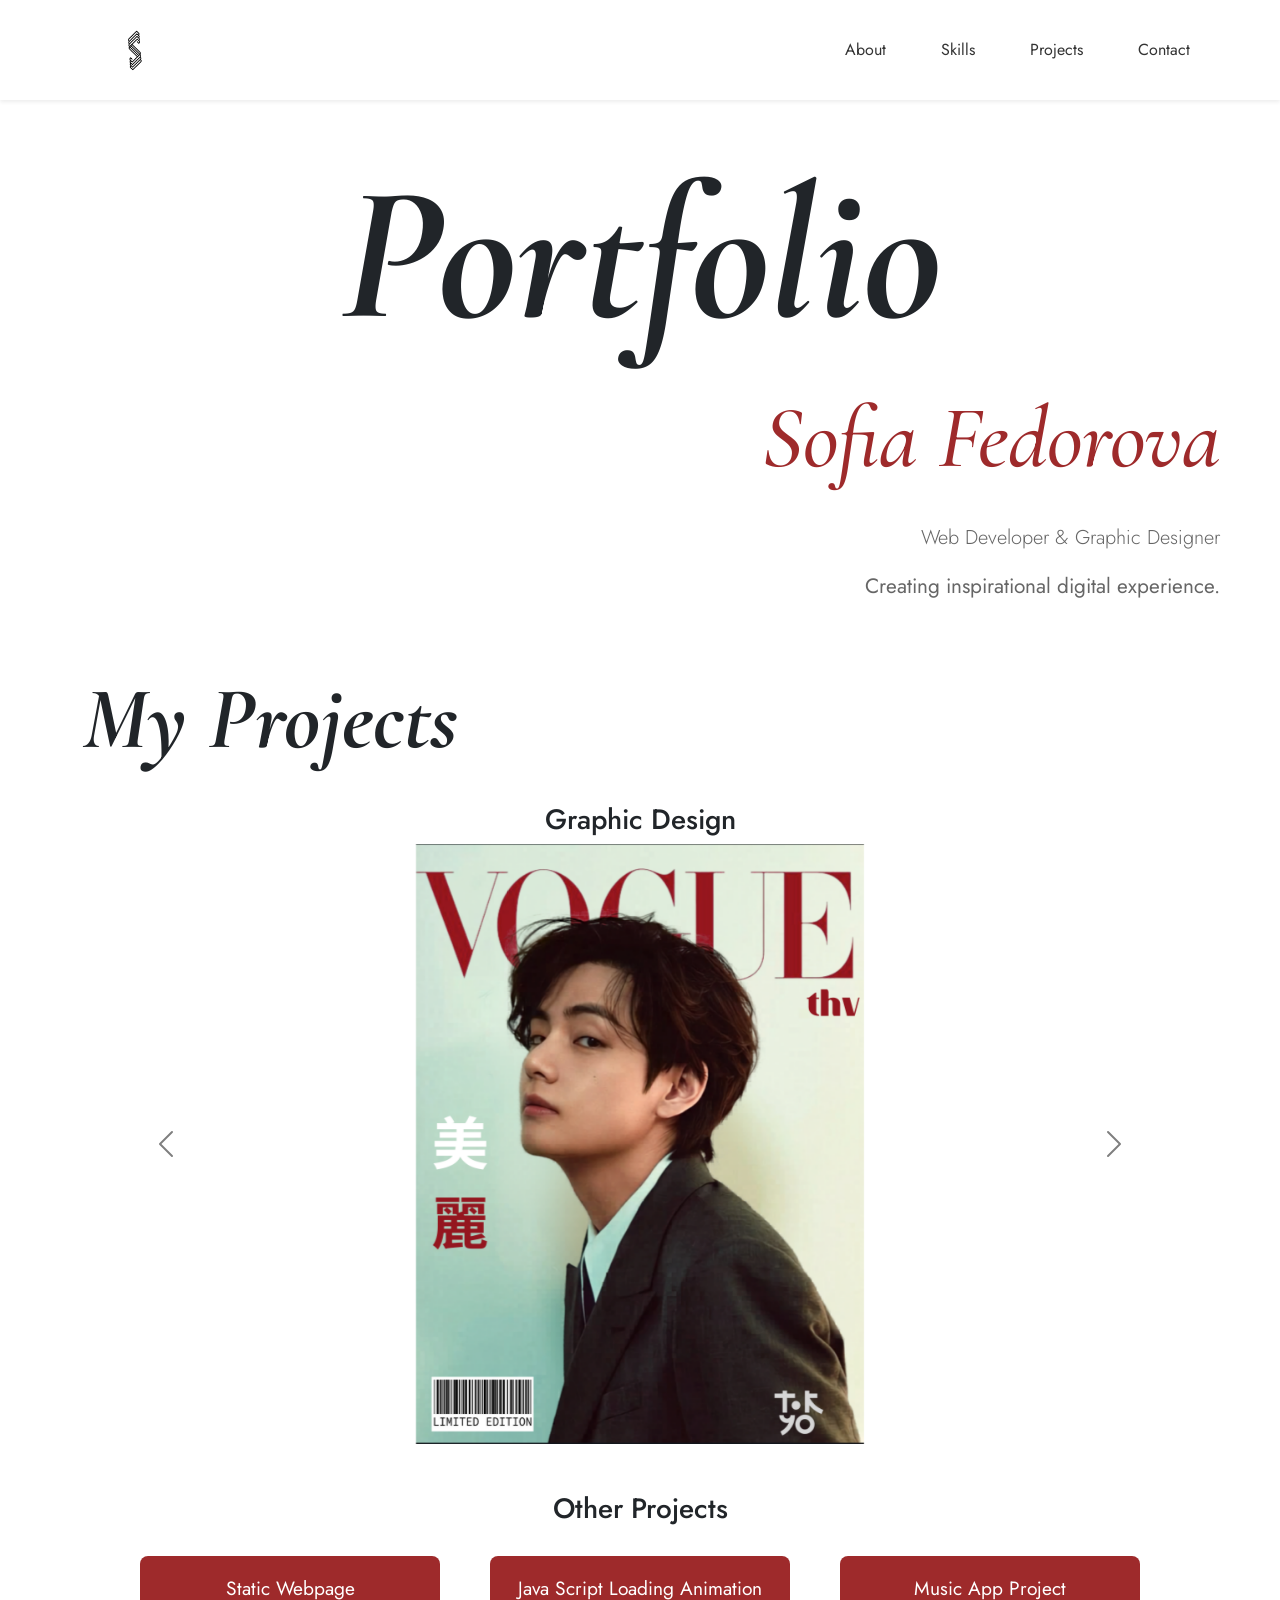
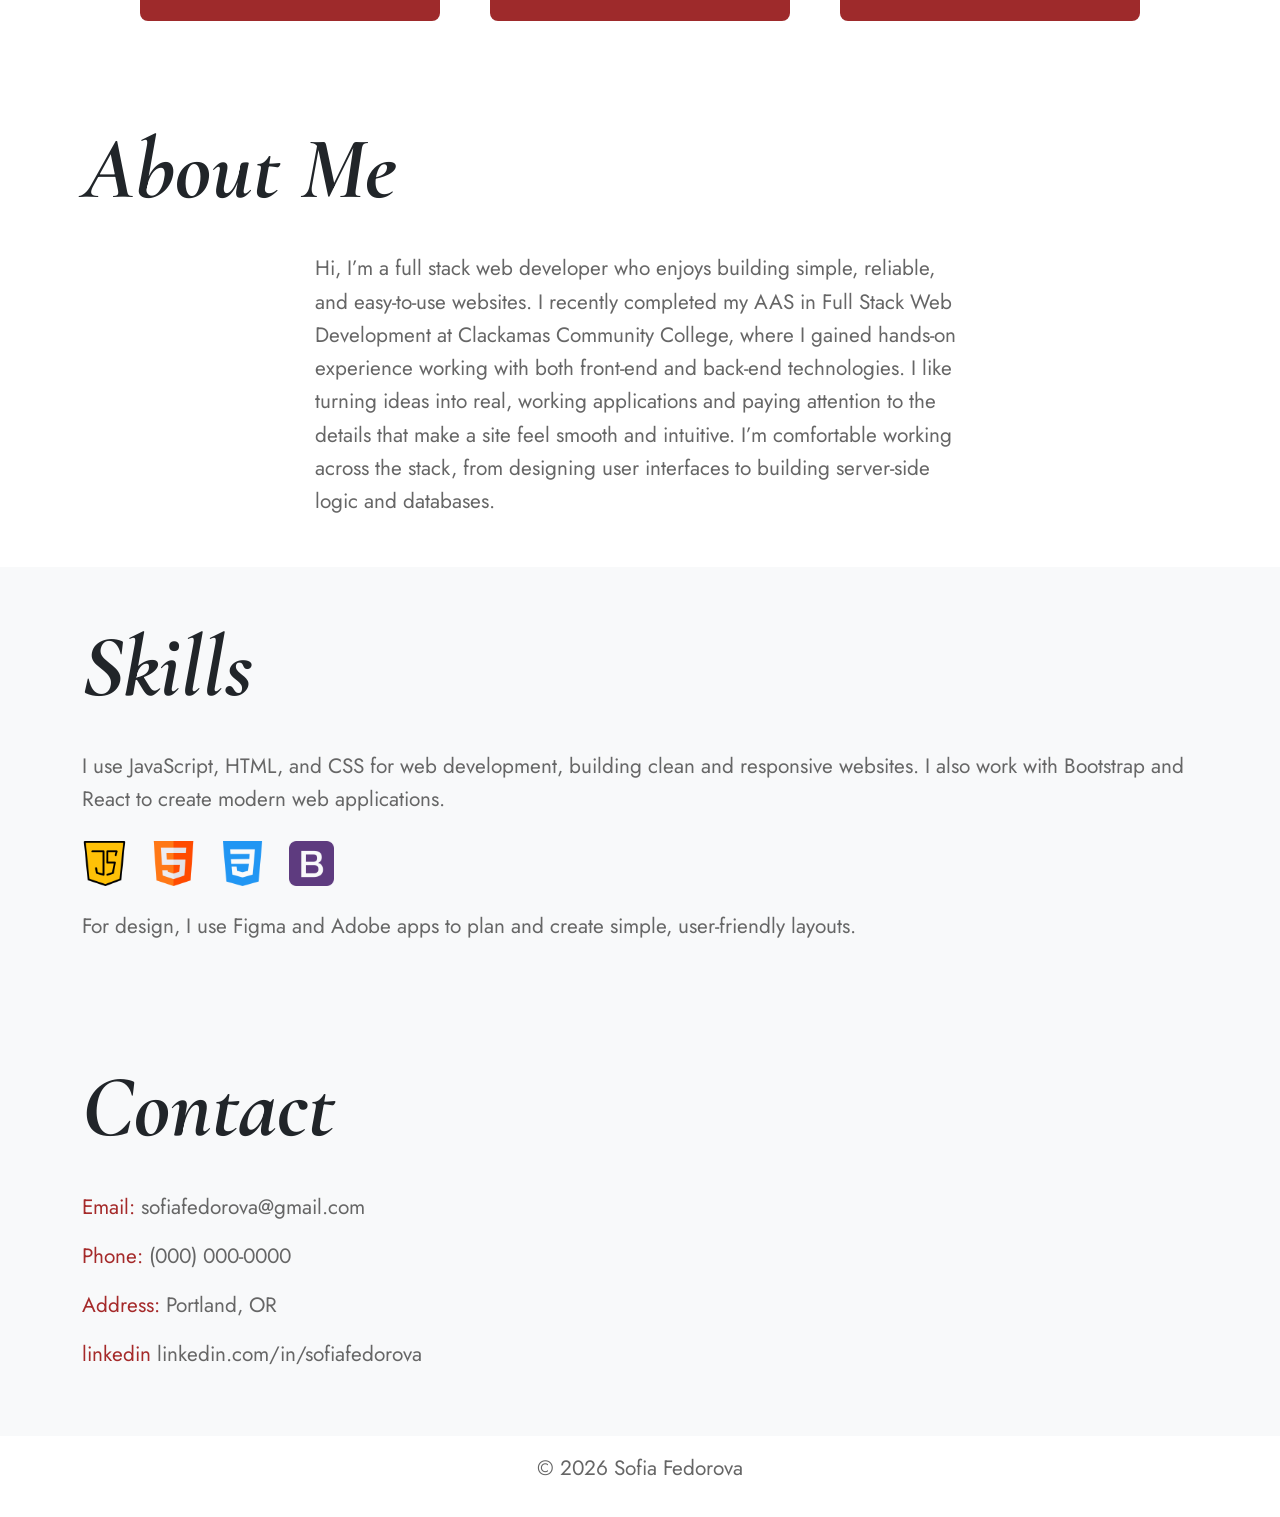
==== commit d6b12317: "velvet commit" ====
--- a/index.html
+++ b/index.html
@@ -123,13 +123,13 @@
     <h3 class="other-projects-title mt-5">Other Projects</h3>
 
     <div class="other-project-buttons">
-      <a href="https://sofiafedorova2111.github.io/velvet_static/" class="project-btn" target="_blank">Static Webpage</a>
+      <a href="projects/static page/velvet.html" class="project-btn" target="_blank">Static Webpage</a>
       <a href="projects/index2.html" class="project-btn">Java Script Loading Animation</a>
       <a href="https://sofiafedorova2111.github.io/musicappfinal/" class="project-btn" target="_blank"> Music App Project</a>
     </div>
   </section>
 
-  <
+  
   <div id="lightbox" class="lightbox">
     <div class="lightbox-content">
       <div class="lightbox-images">
